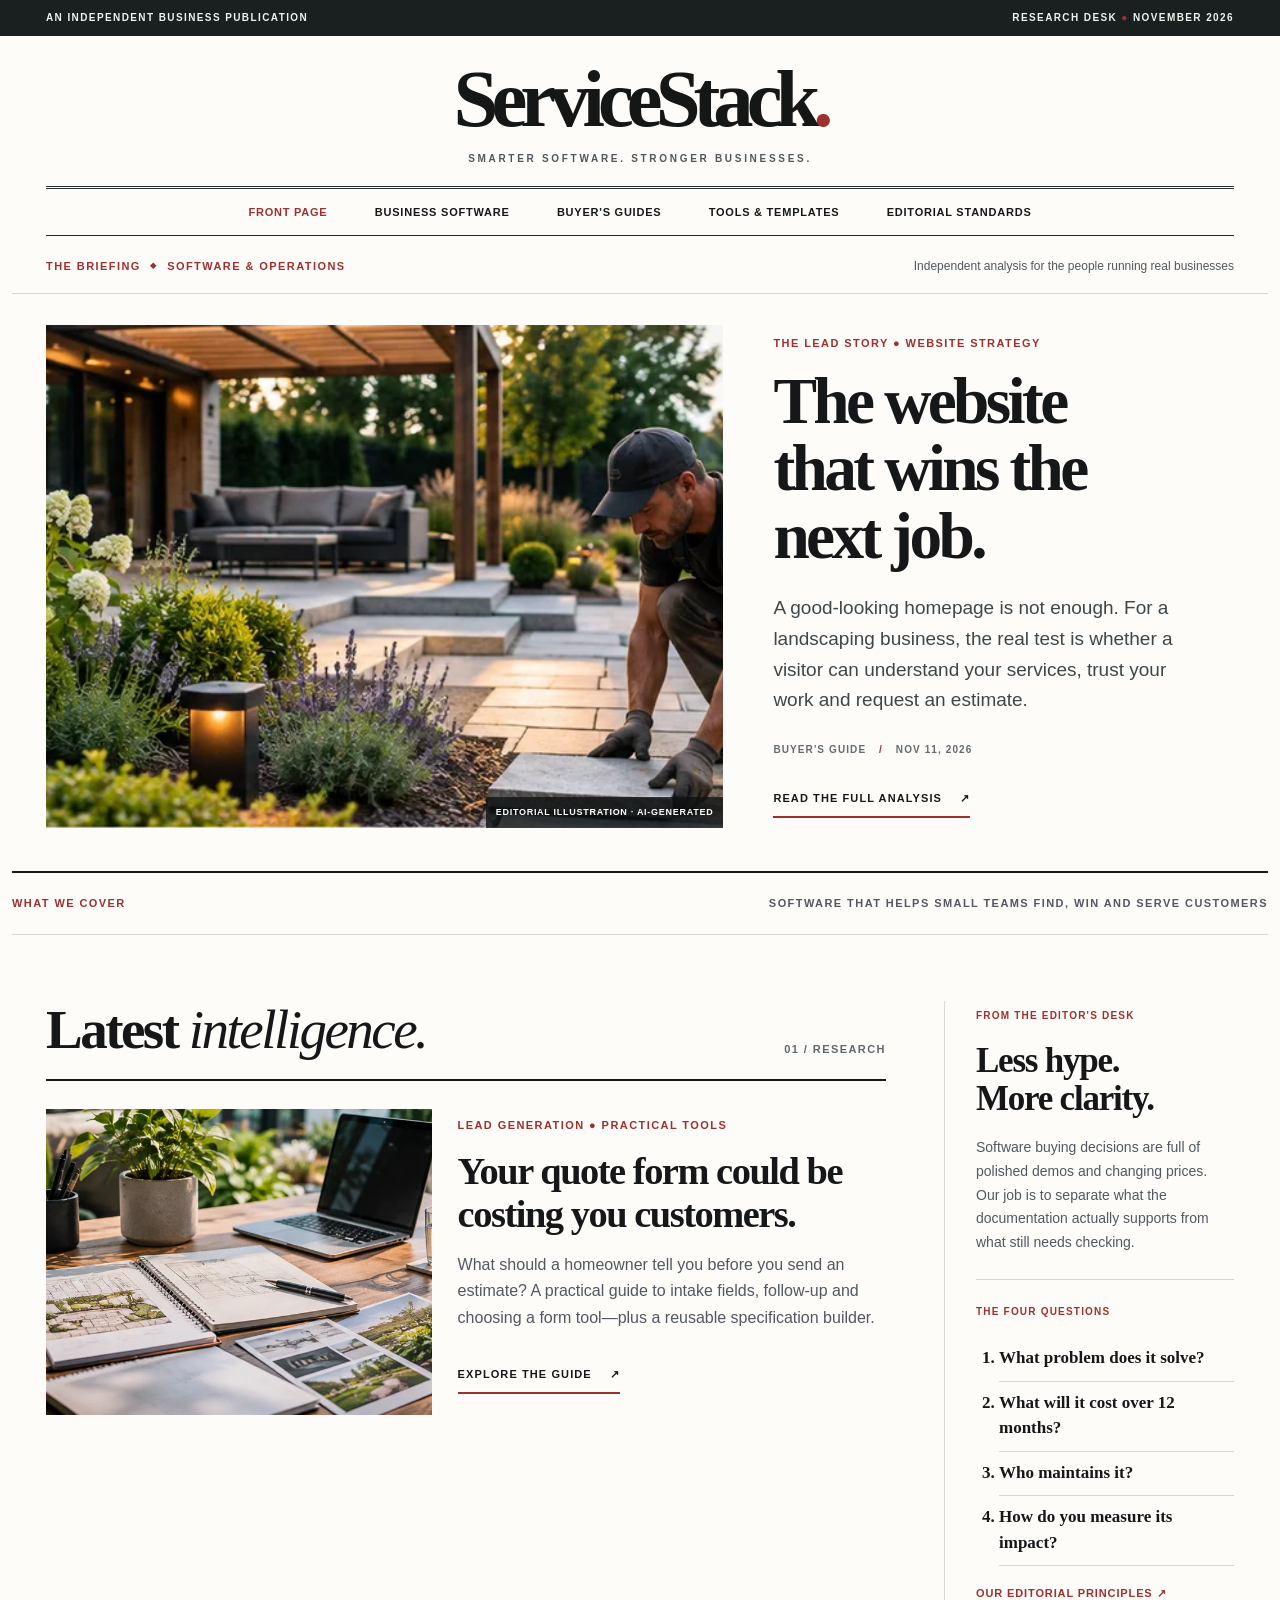
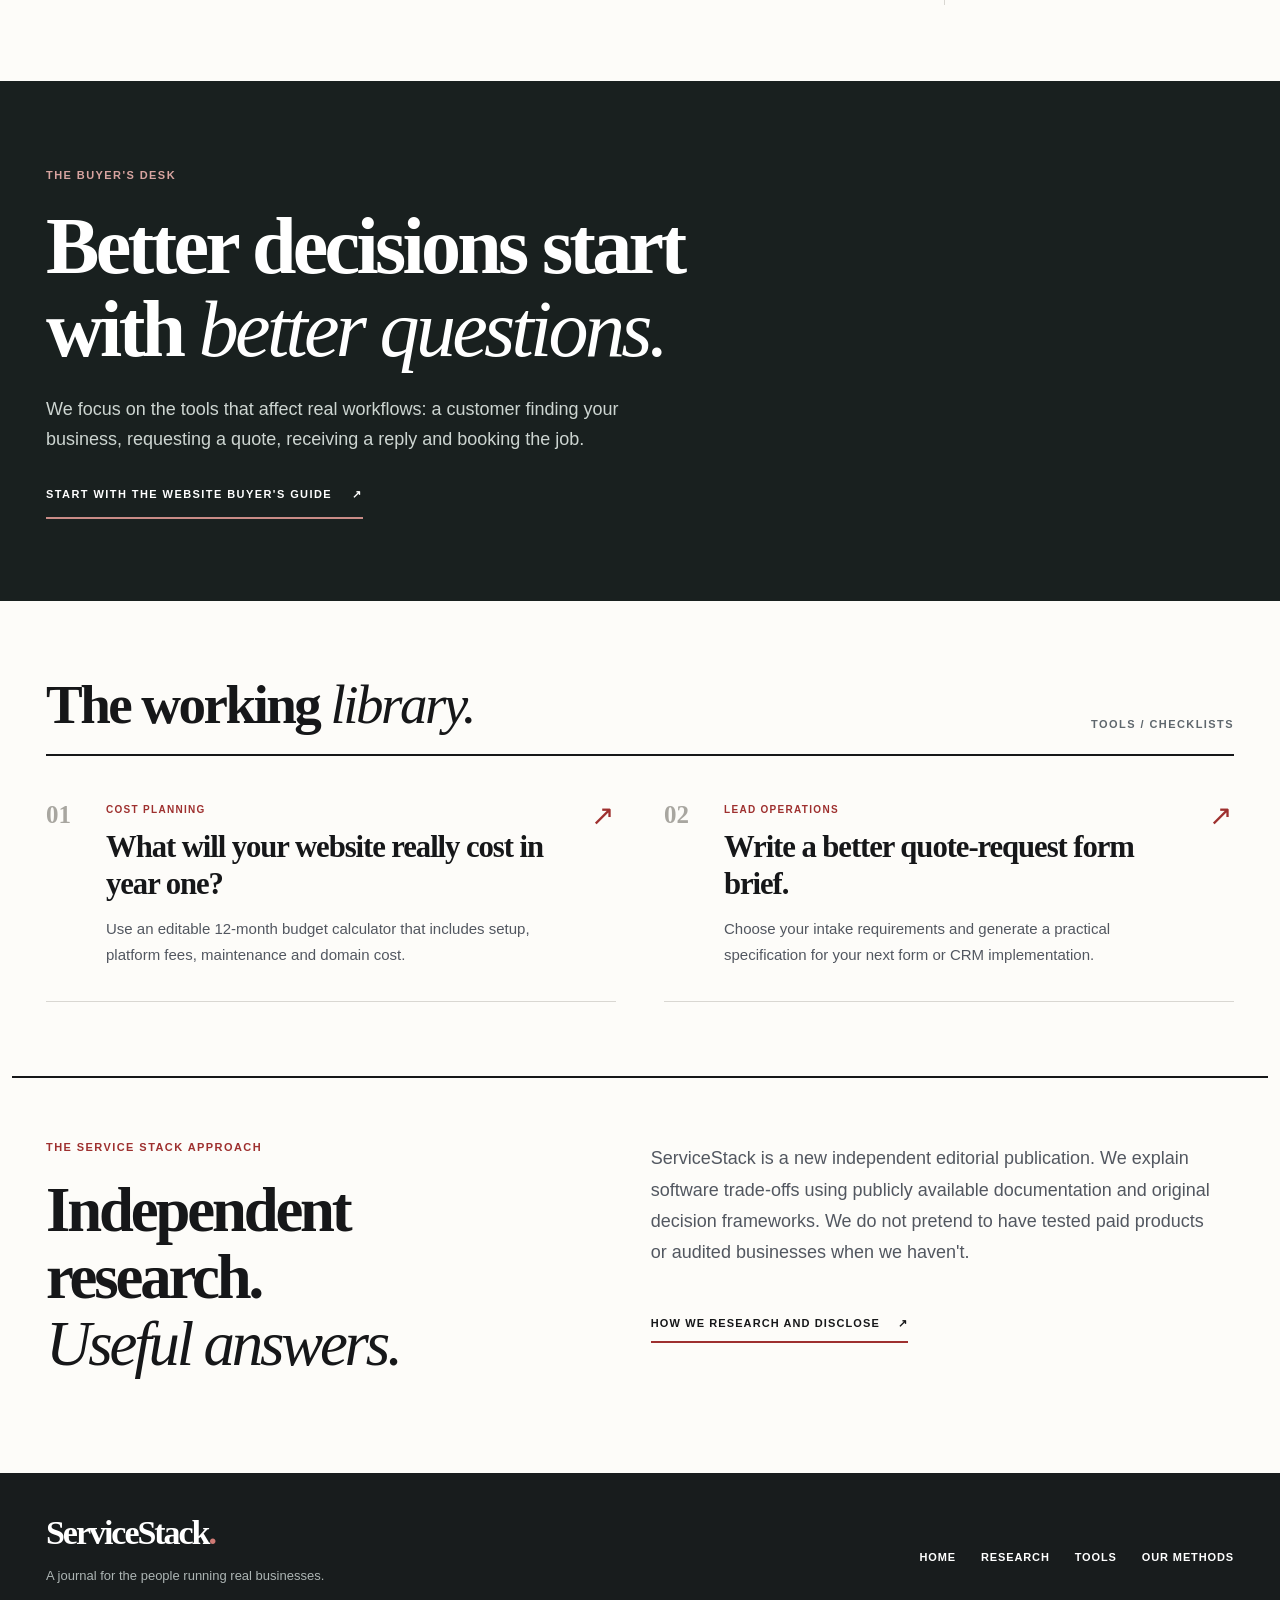
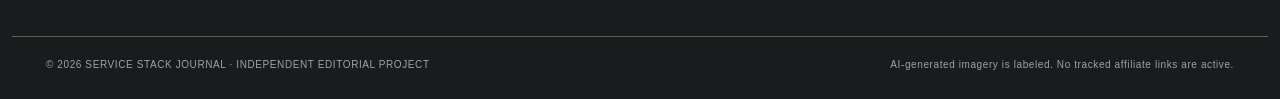
==== index.html @ e6fbe98c "Rebuild ServiceStack as premium editorial journal v3 across homepage and articles" ====
<!doctype html>
<html lang="en">
<head>
<meta charset="utf-8"><meta name="viewport" content="width=device-width,initial-scale=1">
<title>ServiceStack Journal — Independent Guides for Service Business Owners</title>
<meta name="description" content="A research-led business publication for service company owners. Independent buying guides, software comparisons and original tools for better decisions.">
<meta name="robots" content="noindex,nofollow"><meta name="theme-color" content="#141719">
<meta property="og:type" content="website"><meta property="og:title" content="ServiceStack Journal — Software decisions, made clearer"><meta property="og:description" content="Independent business-software research, practical comparisons and original tools for owner-operators.">
<link rel="stylesheet" href="assets/editorial.css">
</head>
<body>
<a class="skip-link" href="#main">Skip to content</a>
<div class="topline"><div class="container topline-inner"><span>AN INDEPENDENT BUSINESS PUBLICATION</span><span>RESEARCH DESK <span class="ruby">●</span> NOVEMBER 2026</span></div></div>
<header class="site-header"><div class="container">
<div class="brand-block"><a href="index.html" class="brand" aria-label="ServiceStack Journal home">Service<span>Stack</span><i>.</i></a><div class="brand-subtitle">SMARTER SOFTWARE. STRONGER BUSINESSES.</div></div>
<nav class="site-nav" aria-label="Main navigation"><div class="nav-links"><a href="index.html" aria-current="page">Front Page</a><a href="#features">Business Software</a><a href="#guides">Buyer's Guides</a><a href="#tools">Tools &amp; Templates</a><a href="about.html">Editorial Standards</a></div><span class="nav-label">THE INDEPENDENT EDITION</span></nav>
</div></header>
<main id="main">
<div class="container page-open"><span class="section-label">THE BRIEFING <span class="diamond">◆</span> SOFTWARE &amp; OPERATIONS</span><span class="minor">Independent analysis for the people running real businesses</span></div>
<section class="container cover-story" aria-labelledby="cover-title">
<figure class="cover-image"><img src="assets/landscape-contractor.webp" width="1300" height="900" alt="AI-generated editorial image of a landscape contractor working on a stone patio" fetchpriority="high" decoding="async"><figcaption>EDITORIAL ILLUSTRATION · AI-GENERATED</figcaption></figure>
<div class="cover-copy"><p class="eyebrow">THE LEAD STORY <span class="red-dot">●</span> WEBSITE STRATEGY</p><h1 id="cover-title">The website that wins the next job.</h1><p class="cover-dek">A good-looking homepage is not enough. For a landscaping business, the real test is whether a visitor can understand your services, trust your work and request an estimate.</p><div class="cover-detail">BUYER'S GUIDE <span aria-hidden="true">/</span> NOV 11, 2026</div><a class="read-link" href="articles/website-builder-landscaping-business.html">Read the full analysis <span aria-hidden="true">↗</span></a></div>
</section>
<div class="container cover-rule"><span>WHAT WE COVER</span><span>SOFTWARE THAT HELPS SMALL TEAMS FIND, WIN AND SERVE CUSTOMERS</span></div>
<section id="features" class="container news-layout" aria-labelledby="features-title">
<div class="news-left"><div class="heading-row"><h2 id="features-title">Latest <em>intelligence.</em></h2><span class="count">01 / RESEARCH</span></div>
<article class="feature-card"><a class="feature-image" href="articles/landscaping-quote-request-form.html"><img src="assets/business-workspace.webp" width="720" height="514" loading="lazy" alt="AI-generated editorial image of a small business planning workspace with laptop and sketches"></a><div class="feature-text"><p class="eyebrow">LEAD GENERATION <span class="red-dot">●</span> PRACTICAL TOOLS</p><h3><a href="articles/landscaping-quote-request-form.html">Your quote form could be costing you customers.</a></h3><p>What should a homeowner tell you before you send an estimate? A practical guide to intake fields, follow-up and choosing a form tool—plus a reusable specification builder.</p><a class="read-link" href="articles/landscaping-quote-request-form.html">Explore the guide <span aria-hidden="true">↗</span></a></div></article>
</div>
<aside class="news-aside" aria-label="Editor's briefing"><p class="aside-top">FROM THE EDITOR'S DESK</p><h2>Less hype.<br>More clarity.</h2><p>Software buying decisions are full of polished demos and changing prices. Our job is to separate what the documentation actually supports from what still needs checking.</p><div class="aside-divider"></div><p class="side-eyebrow">THE FOUR QUESTIONS</p><ol class="editor-questions"><li>What problem does it solve?</li><li>What will it cost over 12 months?</li><li>Who maintains it?</li><li>How do you measure its impact?</li></ol><a href="about.html" class="aside-link">Our editorial principles <span aria-hidden="true">↗</span></a></aside>
</section>
<section id="guides" class="edition-band"><div class="container edition-inner"><span class="section-label light">THE BUYER'S DESK</span><h2>Better decisions start<br>with <em>better questions.</em></h2><p>We focus on the tools that affect real workflows: a customer finding your business, requesting a quote, receiving a reply and booking the job.</p><a href="articles/website-builder-landscaping-business.html" class="light-action">Start with the website buyer's guide <span aria-hidden="true">↗</span></a></div></section>
<section id="tools" class="container tools-section" aria-labelledby="tools-title"><div class="heading-row"><h2 id="tools-title">The working <em>library.</em></h2><span class="count">TOOLS / CHECKLISTS</span></div><div class="tool-grid">
<article class="tool-row"><span class="tool-number">01</span><div><p class="eyebrow">COST PLANNING</p><h3><a href="articles/website-builder-landscaping-business.html">What will your website really cost in year one?</a></h3><p>Use an editable 12-month budget calculator that includes setup, platform fees, maintenance and domain cost.</p></div><a href="articles/website-builder-landscaping-business.html" class="tool-arrow" aria-label="Open website cost calculator">↗</a></article>
<article class="tool-row"><span class="tool-number">02</span><div><p class="eyebrow">LEAD OPERATIONS</p><h3><a href="articles/landscaping-quote-request-form.html">Write a better quote-request form brief.</a></h3><p>Choose your intake requirements and generate a practical specification for your next form or CRM implementation.</p></div><a href="articles/landscaping-quote-request-form.html" class="tool-arrow" aria-label="Open quote request planning tool">↗</a></article>
</div></section>
<section class="container bottom-letter"><div><span class="section-label">THE SERVICE STACK APPROACH</span><h2>Independent research.<br><em>Useful answers.</em></h2></div><div class="bottom-text"><p>ServiceStack is a new independent editorial publication. We explain software trade-offs using publicly available documentation and original decision frameworks. We do not pretend to have tested paid products or audited businesses when we haven't.</p><a href="about.html" class="read-link">How we research and disclose <span aria-hidden="true">↗</span></a></div></section>
</main>
<footer class="site-footer"><div class="container footer-top"><div><a href="index.html" class="footer-brand">ServiceStack<span>.</span></a><p>A journal for the people running real businesses.</p></div><div class="footer-menu"><a href="index.html">Home</a><a href="#features">Research</a><a href="#tools">Tools</a><a href="about.html">Our Methods</a></div></div><div class="container footer-bottom"><span>© 2026 SERVICE STACK JOURNAL · INDEPENDENT EDITORIAL PROJECT</span><span>AI-generated imagery is labeled. No tracked affiliate links are active.</span></div></footer>
</body></html>
---- assets/editorial.css ----
/* SERVICE STACK — Executive Editorial System v3.0 | original editorial design */
:root{--paper:#fdfcf9;--surface:#fff;--ink:#161719;--sub:#525760;--faint:#71777a;--line:#d9d7d2;--accent:#9e302f;--night:#19201f;--serif:Georgia,'Times New Roman',serif;--sans:-apple-system,BlinkMacSystemFont,'Segoe UI',Arial,Helvetica,sans-serif}
*,*::before,*::after{box-sizing:border-box}
html{scroll-behavior:smooth}body{margin:0;background:var(--paper);color:var(--ink);font-family:var(--sans);font-size:16px;line-height:1.62;-webkit-font-smoothing:antialiased}
a{color:inherit;text-decoration:none}a:hover{color:var(--accent)}button,input,textarea,select{font:inherit}a:focus-visible,button:focus-visible,input:focus-visible,textarea:focus-visible{outline:3px solid var(--accent);outline-offset:4px}img{display:block;max-width:100%}figure{margin:0}
.container{max-width:1256px;padding-inline:34px;margin-inline:auto}.skip-link{position:absolute;left:-9999px;top:0}.skip-link:focus{left:12px;top:12px;z-index:20;background:white;color:black;padding:8px 14px}.ruby,.red-dot{color:var(--accent)}
.topline{background:var(--night);color:#eef1ed;font-size:10px;line-height:1;letter-spacing:.14em;font-weight:700}.topline-inner{min-height:36px;display:flex;justify-content:space-between;align-items:center;gap:12px}
.site-header{background:var(--paper)}.brand-block{text-align:center;padding:24px 0 19px}.brand{font:700 clamp(46px,6.3vw,88px)/.97 var(--serif);letter-spacing:-.086em;color:#151616;display:inline-block}.brand span{letter-spacing:-.087em}.brand i{color:var(--accent);font-style:normal}.brand-subtitle{font-size:10px;letter-spacing:.27em;font-weight:700;color:#50565b;padding-top:13px}
.site-nav{border-top:3px double #2d3030;border-bottom:1px solid #262727;min-height:50px;display:flex;align-items:center;justify-content:center;gap:30px}.nav-links{display:flex;gap:clamp(18px,3.7vw,52px);justify-content:center;align-items:center;flex-wrap:wrap;padding:10px 0}.nav-links a{font-size:11px;letter-spacing:.07em;font-weight:750;text-transform:uppercase;white-space:nowrap}.nav-links a[aria-current]{color:var(--accent)}.nav-label{display:none}
.page-open{display:flex;justify-content:space-between;gap:15px;align-items:center;border-bottom:1px solid var(--line);margin-top:21px;padding-bottom:16px}.section-label,.eyebrow,.cover-rule,.count{font-size:11px;letter-spacing:.13em;text-transform:uppercase;font-weight:800}.section-label{color:var(--accent)}.diamond{font-size:8px;vertical-align:2px;margin:0 5px}.minor{font-size:12px;color:var(--sub)}
.cover-story{display:grid;grid-template-columns:minmax(0,1.25fr) minmax(0,.85fr);gap:50px;border-bottom:2px solid var(--ink);padding-top:31px;padding-bottom:43px}.cover-image{min-width:0;position:relative;overflow:hidden;background:#dcdfd7;align-self:stretch}.cover-image img{width:100%;height:100%;min-height:486px;object-fit:cover;object-position:center}.cover-image figcaption{position:absolute;bottom:0;right:0;background:rgba(14,17,18,.78);color:white;font-size:9px;font-weight:700;letter-spacing:.08em;padding:8px 10px}.cover-copy{display:flex;flex-direction:column;justify-content:center;min-width:0;padding:10px 0}.eyebrow{color:var(--accent);margin:0 0 15px}.cover-copy h1{font:700 clamp(51px,5.1vw,77px)/1.035 var(--serif);letter-spacing:-.055em;margin:0 0 23px;max-width:10.5ch}.cover-dek{font-size:19px;line-height:1.61;color:#3f4649;max-width:41ch;margin:0 0 26px}.cover-detail{font-size:10px;font-weight:750;color:#656a70;letter-spacing:.11em}.cover-detail span{padding:0 9px;color:var(--accent)}.read-link{color:var(--ink);align-self:flex-start;display:inline-flex;align-items:center;gap:18px;border-bottom:2px solid var(--accent);padding:12px 0 8px;margin-top:20px;font-size:11px;text-transform:uppercase;letter-spacing:.1em;font-weight:800}.read-link:hover{gap:24px}.cover-rule{padding:22px 0;display:flex;justify-content:space-between;align-items:center;color:var(--sub);border-bottom:1px solid var(--line)}.cover-rule span:first-child{color:var(--accent)}
.news-layout{display:grid;grid-template-columns:minmax(0,1fr) 290px;gap:58px;padding-top:66px;padding-bottom:76px}.news-left{min-width:0}.heading-row{display:flex;align-items:end;justify-content:space-between;gap:15px;border-bottom:2px solid var(--ink);padding-bottom:20px;margin-bottom:28px}.heading-row h2{font:700 clamp(37px,4.3vw,57px)/1.05 var(--serif);letter-spacing:-.046em;margin:0}.heading-row h2 em{font-style:italic;font-weight:500}.count{color:#5f676d;white-space:nowrap}.feature-card{display:grid;grid-template-columns:minmax(0,.9fr) minmax(0,1fr);align-items:stretch;gap:26px}.feature-image{overflow:hidden;display:block;background:#ddd}.feature-image img{width:100%;height:100%;min-height:306px;object-fit:cover;transition:transform .45s}.feature-image:hover img{transform:scale(1.035)}.feature-text{min-width:0;padding:8px 0}.feature-text h3{font:700 clamp(30px,3vw,43px)/1.12 var(--serif);letter-spacing:-.038em;margin:10px 0 16px}.feature-text p:not(.eyebrow){font-size:16px;line-height:1.65;color:var(--sub);margin:0 0 9px}.feature-text .read-link{margin-top:14px}
.news-aside{border-left:1px solid var(--line);padding:7px 0 0 31px}.aside-top,.side-eyebrow{font-size:10px;font-weight:800;letter-spacing:.12em;color:var(--accent);margin:0 0 17px}.news-aside h2{font:700 35px/1.09 var(--serif);letter-spacing:-.035em;margin:0 0 18px}.news-aside p:not(.aside-top):not(.side-eyebrow){font-size:14px;color:var(--sub);line-height:1.7}.aside-divider{height:1px;background:var(--line);margin:24px 0}.editor-questions{margin:0;padding-left:23px;font:700 17px/1.5 var(--serif)}.editor-questions li{padding:8px 0 10px;border-bottom:1px solid var(--line)}.aside-link{display:inline-block;margin-top:19px;color:var(--accent);font-size:11px;font-weight:800;letter-spacing:.08em;text-transform:uppercase}
.edition-band{background:var(--night);color:white;padding:80px 0 82px}.edition-inner{max-width:1256px}.edition-band .light{color:#d8a4a0}.edition-inner h2{font:700 clamp(44px,6.3vw,80px)/1.04 var(--serif);letter-spacing:-.046em;margin:18px 0 24px}.edition-inner h2 em{font-weight:500}.edition-inner p{font-size:18px;line-height:1.64;color:#cdd5d1;max-width:640px}.light-action{display:inline-flex;gap:20px;color:#fff;border-bottom:2px solid #c98c87;font-size:11px;letter-spacing:.13em;font-weight:800;text-transform:uppercase;margin-top:14px;padding-bottom:13px}.light-action:hover{color:#fff9f5}
.tools-section{padding-top:75px;padding-bottom:74px}.tool-grid{display:grid;grid-template-columns:1fr 1fr;gap:48px}.tool-row{display:grid;grid-template-columns:42px minmax(0,1fr) 25px;gap:18px;border-bottom:1px solid var(--line);padding:18px 0 34px}.tool-number{font:700 25px/1 var(--serif);color:#a8a6a0}.tool-row .eyebrow{font-size:10px;margin-bottom:11px}.tool-row h3{font:700 clamp(25px,2.4vw,33px)/1.19 var(--serif);letter-spacing:-.035em;margin:0 0 14px}.tool-row p:not(.eyebrow){font-size:15px;color:var(--sub);margin:0;line-height:1.7}.tool-arrow{font-size:28px;color:var(--accent);line-height:1}
.bottom-letter{border-top:2px solid var(--ink);padding-top:55px;padding-bottom:95px;display:grid;grid-template-columns:minmax(0,.9fr) minmax(0,1fr);gap:80px}.bottom-letter h2{font:700 clamp(42px,4.9vw,69px)/1.07 var(--serif);letter-spacing:-.05em;margin:18px 0 0}.bottom-letter h2 em{font-weight:500}.bottom-text p{font-size:18px;line-height:1.74;color:var(--sub);margin:10px 0 15px;max-width:57ch}
.site-footer{background:#181c1d;color:white}.footer-top{display:flex;justify-content:space-between;gap:40px;padding-top:43px;padding-bottom:37px}.footer-brand{font:700 34px/1 var(--serif);letter-spacing:-.06em}.footer-brand span{color:#cf7a75}.footer-top p{font-size:13px;color:#adb5b4}.footer-menu{display:flex;flex-wrap:wrap;align-items:center;gap:25px}.footer-menu a{font-size:11px;font-weight:800;letter-spacing:.08em;text-transform:uppercase}.footer-menu a:hover{color:#e8aaa5}.footer-bottom{border-top:1px solid #56605d;padding-top:20px;padding-bottom:25px;display:flex;justify-content:space-between;gap:20px;font-size:10px;letter-spacing:.06em;color:#9ba6a4}
/* Shared editorial article frame */
.editorial-article .article-container{max-width:1150px;margin:0 auto;padding:0 34px}.editorial-article .article-header{padding:46px 0 36px;border-bottom:1px solid var(--line)}.editorial-article .article-header .section-label{display:block;margin-bottom:14px}.editorial-article .article-header h1{font:700 clamp(46px,5.5vw,70px)/1.085 var(--serif);letter-spacing:-.05em;max-width:960px;margin:0 0 24px}.editorial-article .article-header .dek{font-size:clamp(18px,2vw,22px);line-height:1.52;color:#414b4e;max-width:880px;margin:0 0 20px}.editorial-article .article-meta{font-size:12px;letter-spacing:.045em;color:#6a6f73;font-weight:550;padding:7px 0}.editorial-article .editorial-disclosure{font-size:12px;line-height:1.55;color:#616a6c;border-top:1px solid var(--line);padding-top:14px;margin-top:16px;max-width:830px}.editorial-article .editorial-cover{max-width:1150px;margin:28px auto 0;padding:0 34px}.editorial-article .editorial-cover img{display:block;width:100%;max-height:540px;aspect-ratio:2.1/1;object-fit:cover}.editorial-article .editorial-cover figcaption{font-size:12px;color:var(--faint);padding-top:9px}.editorial-article .article-body{max-width:770px;margin:0 auto;padding:38px 18px 85px;font-size:18px;line-height:1.78;color:#252b2d}.editorial-article .article-body p{margin:18px 0}.editorial-article .article-body h2{font:700 clamp(30px,3vw,40px)/1.19 var(--serif);letter-spacing:-.032em;margin:54px 0 18px;color:var(--ink)}.editorial-article .article-body h3{font:700 24px/1.28 var(--serif);margin:35px 0 16px;color:var(--ink)}.editorial-article .article-body ul,.editorial-article .article-body ol{padding-left:29px}.editorial-article .article-body li{margin:10px 0}.editorial-article .article-body a{color:#8f2c2b;text-decoration:underline;text-underline-offset:3px}.editorial-article .article-body img{max-width:100%;height:auto}.editorial-article .article-body figure{margin:30px 0}.editorial-article .article-body figcaption{font-size:12px;color:var(--sub)}.editorial-article .article-body .key,.editorial-article .article-body .takeaway{font-size:17px;line-height:1.65;padding:22px 24px;margin:15px 0 30px;border-left:3px solid var(--accent);border-block:1px solid var(--line);background:#f6f5f1}.editorial-article .article-body .key strong{display:block;margin-bottom:8px}.editorial-article .article-body .choice{display:grid;grid-template-columns:repeat(3,minmax(0,1fr));gap:12px}.editorial-article .article-body .choice article{border:1px solid var(--line);padding:15px}.editorial-article .article-body .choice article h3{margin:0 0 9px;font-size:20px}.editorial-article .article-body table{border-collapse:collapse;width:100%;font-size:15px;line-height:1.5}.editorial-article .article-body th,.editorial-article .article-body td{border-bottom:1px solid var(--line);text-align:left;padding:13px;vertical-align:top}.editorial-article .article-body th{background:#f1f0ec}.editorial-article .article-body .tableflow,.editorial-article .article-body .tablewrap{overflow:auto;max-width:100%;border:1px solid var(--line)}.editorial-article .article-body .calc,.editorial-article .article-body .tool,.editorial-article .article-body .see{border:1px solid var(--line);background:#faf9f6;padding:22px;margin:30px 0}.editorial-article .article-body .calc-grid{display:grid;grid-template-columns:1fr 1fr;gap:12px}.editorial-article .article-body input,.editorial-article .article-body textarea{max-width:100%;width:100%;padding:12px;border:1px solid #aeb3b2;border-radius:2px;background:white}.editorial-article .article-body label{display:block;font-size:14px;font-weight:650;margin:9px 0}.editorial-article .article-body .btn,.editorial-article .article-body button{display:inline-block;padding:11px 15px;background:var(--night);color:#fff;border:0;cursor:pointer}.editorial-article .article-body .calc-output,.editorial-article .article-body .calc-result{padding:16px;margin-top:18px;background:#f0f1eb}.editorial-article .article-body .main-image,.editorial-article .article-body .diagram{display:block;width:100%;height:auto;border:0;border-radius:0}.editorial-article .article-body .source-list li{font-size:14px;line-height:1.6}.editorial-article .article-body .hint,.editorial-article .article-body .caption{font-size:13px;color:var(--sub)}.editorial-article .article-body .tag{font-size:11px;text-transform:uppercase;color:var(--accent)}.editorial-article .article-body .secondary{display:inline-block;font-size:13px;color:var(--accent)}
/* lightweight editorial about */
.about-wrap{max-width:1060px;padding:65px 34px 100px;margin:auto}.about-wrap .lead{font:700 clamp(46px,5.7vw,72px)/1.04 var(--serif);letter-spacing:-.05em;max-width:850px;margin:16px 0 25px}.about-wrap .lede{font-size:21px;line-height:1.6;color:var(--sub);max-width:760px}.about-grid{display:grid;grid-template-columns:210px 1fr;gap:90px;border-top:2px solid var(--ink);margin-top:58px;padding-top:35px}.about-grid .toc{font-size:11px;letter-spacing:.1em;text-transform:uppercase;font-weight:800}.about-copy{max-width:750px;font-size:18px;line-height:1.76}.about-copy h2{font:700 34px/1.12 var(--serif);margin:30px 0 14px}.about-copy p{margin:0 0 19px;color:#394245}.about-copy a{text-decoration:underline;color:var(--accent)}
@media(max-width:1050px){.cover-story{gap:30px}.cover-copy h1{font-size:clamp(47px,5vw,63px)}.news-layout{gap:32px;grid-template-columns:minmax(0,1fr) 250px}.feature-card{grid-template-columns:1fr}.feature-image img{height:250px;min-height:250px}.feature-text h3{font-size:35px}.news-aside{padding-left:22px}.cover-image img{min-height:430px}.bottom-letter{gap:44px}}
@media(max-width:780px){.container{padding-inline:20px}.topline-inner span:last-child{display:none}.brand-block{padding:22px 0 18px}.brand{font-size:clamp(47px,11vw,72px)}.brand-subtitle{letter-spacing:.17em}.site-nav{justify-content:flex-start}.nav-links{justify-content:flex-start;gap:13px 22px}.nav-links a{font-size:10px}.page-open{margin-top:15px}.page-open .minor{display:none}.cover-story{display:flex;flex-direction:column;gap:0;padding-top:22px;padding-bottom:36px}.cover-image{order:0}.cover-image img{min-height:0;aspect-ratio:1.46/1;object-fit:cover}.cover-copy{order:1;padding-top:25px}.cover-copy h1{font-size:clamp(47px,9.8vw,65px);max-width:13ch;margin-bottom:17px}.cover-dek{font-size:18px;max-width:54ch}.cover-rule span:last-child{display:none}.news-layout{grid-template-columns:1fr;gap:35px;padding-top:50px;padding-bottom:50px}.news-aside{border-left:0;border-top:1px solid var(--line);padding:25px 0 0}.news-aside h2{font-size:36px}.heading-row h2{font-size:41px}.feature-card{grid-template-columns:.9fr 1fr}.feature-image img{height:100%;min-height:285px}.feature-text h3{font-size:29px}.edition-band{padding:62px 0}.edition-inner h2{font-size:clamp(44px,8vw,64px)}.tools-section{padding-top:54px;padding-bottom:50px}.tool-grid{grid-template-columns:1fr;gap:0}.bottom-letter{grid-template-columns:1fr;gap:18px;padding:44px 20px 68px}.bottom-letter h2{font-size:49px}.bottom-text p{margin-top:0}.footer-top{padding-top:35px;flex-direction:column;gap:17px}.footer-bottom{flex-direction:column;gap:8px}.editorial-article .article-container{padding-inline:20px}.editorial-article .editorial-cover{padding-inline:20px}.editorial-article .article-body{padding:28px 20px 65px}.editorial-article .article-header{padding:31px 0 25px}.editorial-article .article-header h1{font-size:clamp(40px,9vw,59px)}.editorial-article .article-body .choice{grid-template-columns:1fr}.about-wrap{padding:45px 20px 70px}.about-grid{grid-template-columns:1fr;gap:10px}}
@media(max-width:560px){.topline{font-size:9px}.brand{font-size:49px}.brand-subtitle{font-size:9px;letter-spacing:.13em}.site-nav{border-top:2px solid var(--ink)}.nav-links{gap:5px 21px}.nav-links a{padding:7px 0;font-size:10px}.page-open{padding-bottom:13px}.section-label{font-size:10px}.cover-copy h1{font-size:48px;max-width:12ch}.cover-dek{font-size:17px}.cover-image img{aspect-ratio:1.26/1}.heading-row{align-items:end}.heading-row h2{font-size:38px}.count{font-size:9px}.feature-card{grid-template-columns:1fr;gap:18px}.feature-image img{height:auto;min-height:0;aspect-ratio:1.45/1}.feature-text h3{font-size:35px}.news-aside{padding-top:25px}.edition-inner h2{font-size:47px}.edition-inner p{font-size:17px}.tool-row{grid-template-columns:31px minmax(0,1fr) 22px;gap:12px}.tool-number{font-size:21px}.tool-row h3{font-size:27px}.bottom-letter h2{font-size:43px}.footer-menu{gap:10px 22px}.editorial-article .article-body{font-size:17px;line-height:1.74}.editorial-article .article-body h2{font-size:29px}.editorial-article .article-cover{aspect-ratio:1.3/1}.editorial-article .article-body .calc-grid{grid-template-columns:1fr}}
@media(prefers-reduced-motion:reduce){*{scroll-behavior:auto!important;transition:none!important}}
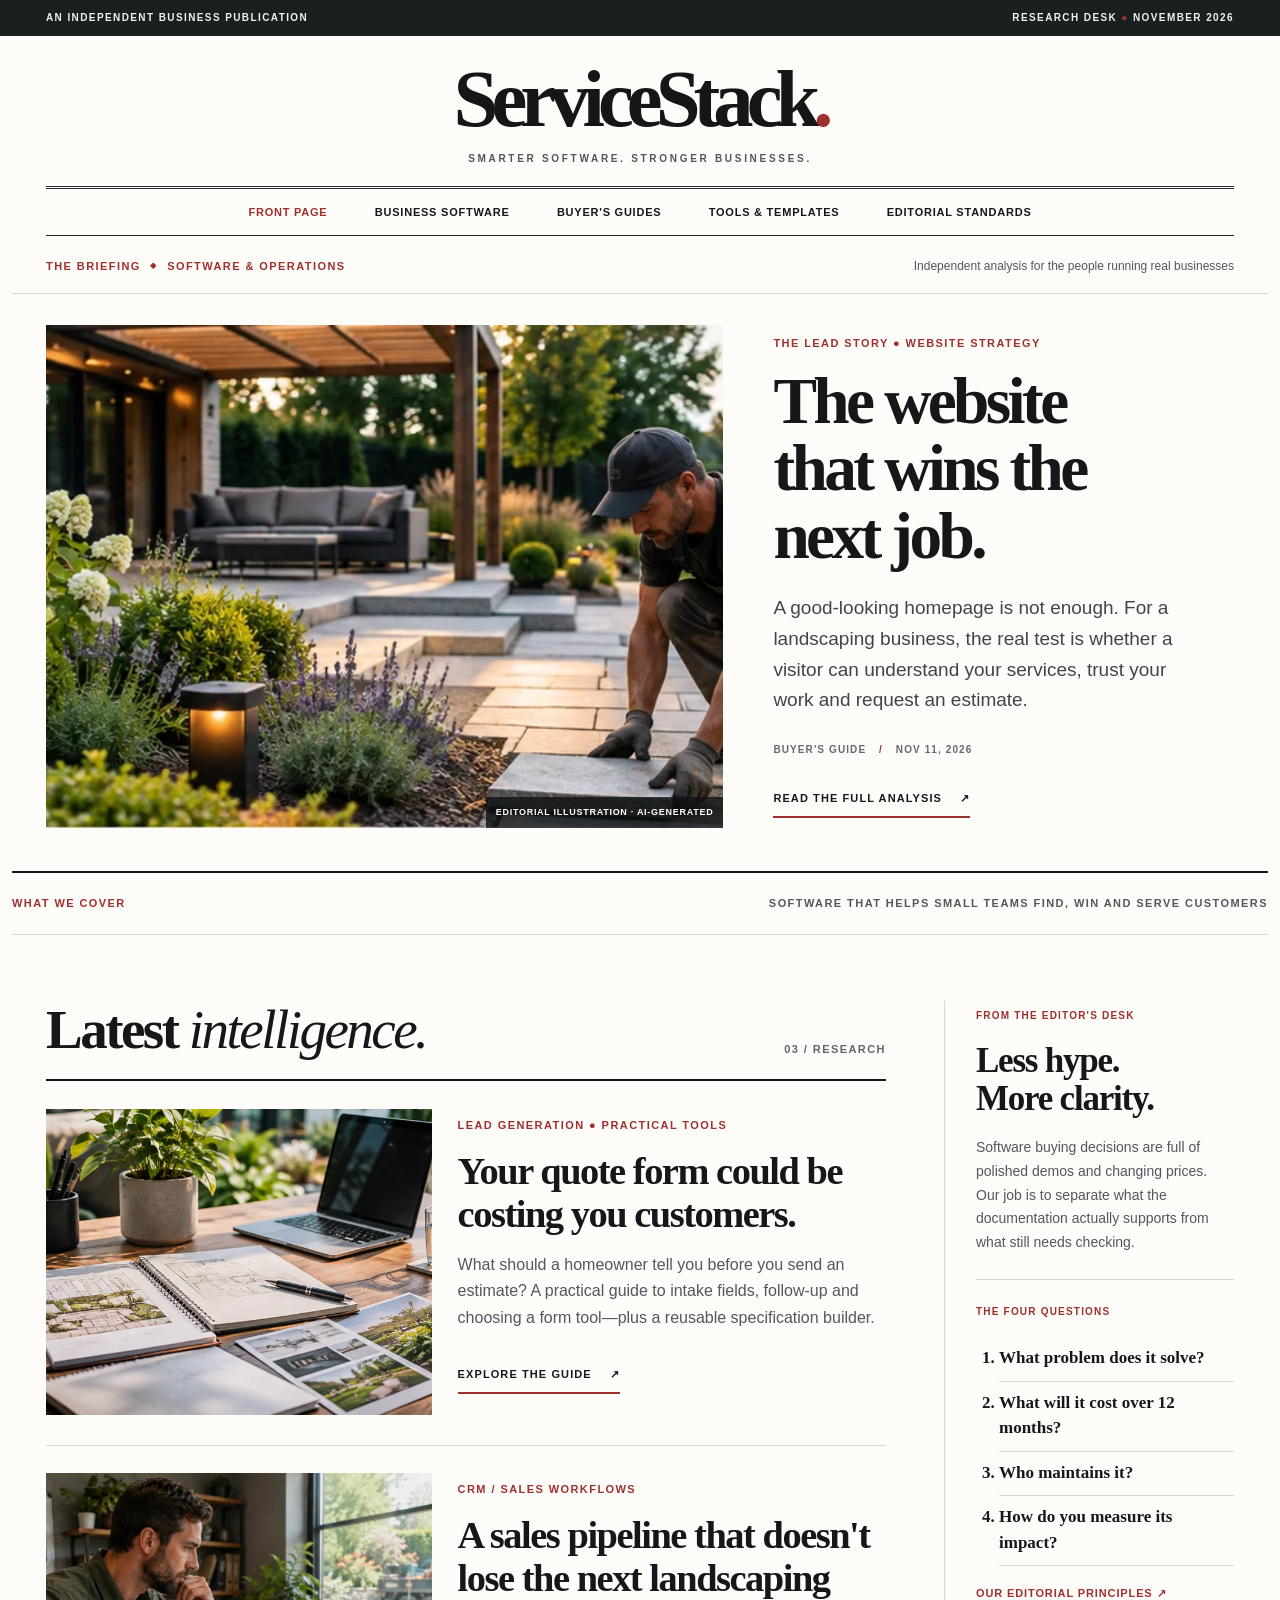
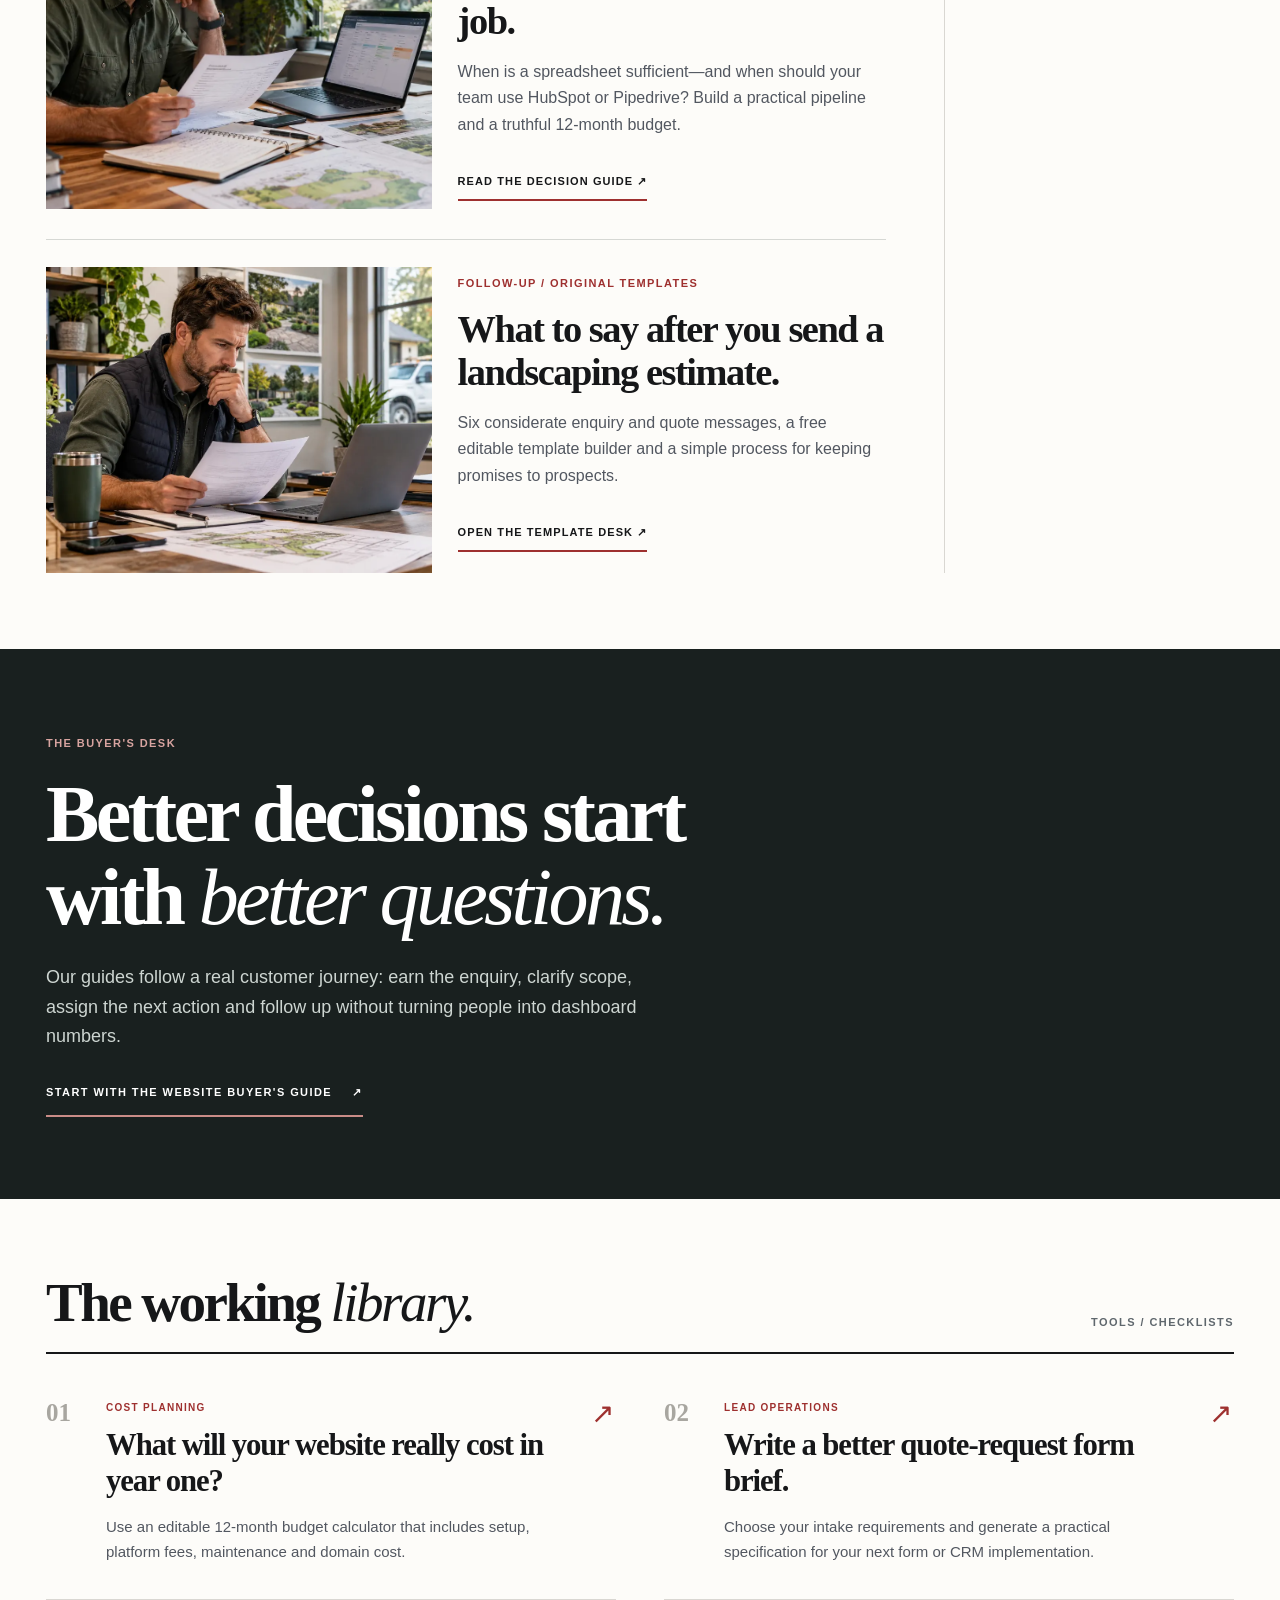
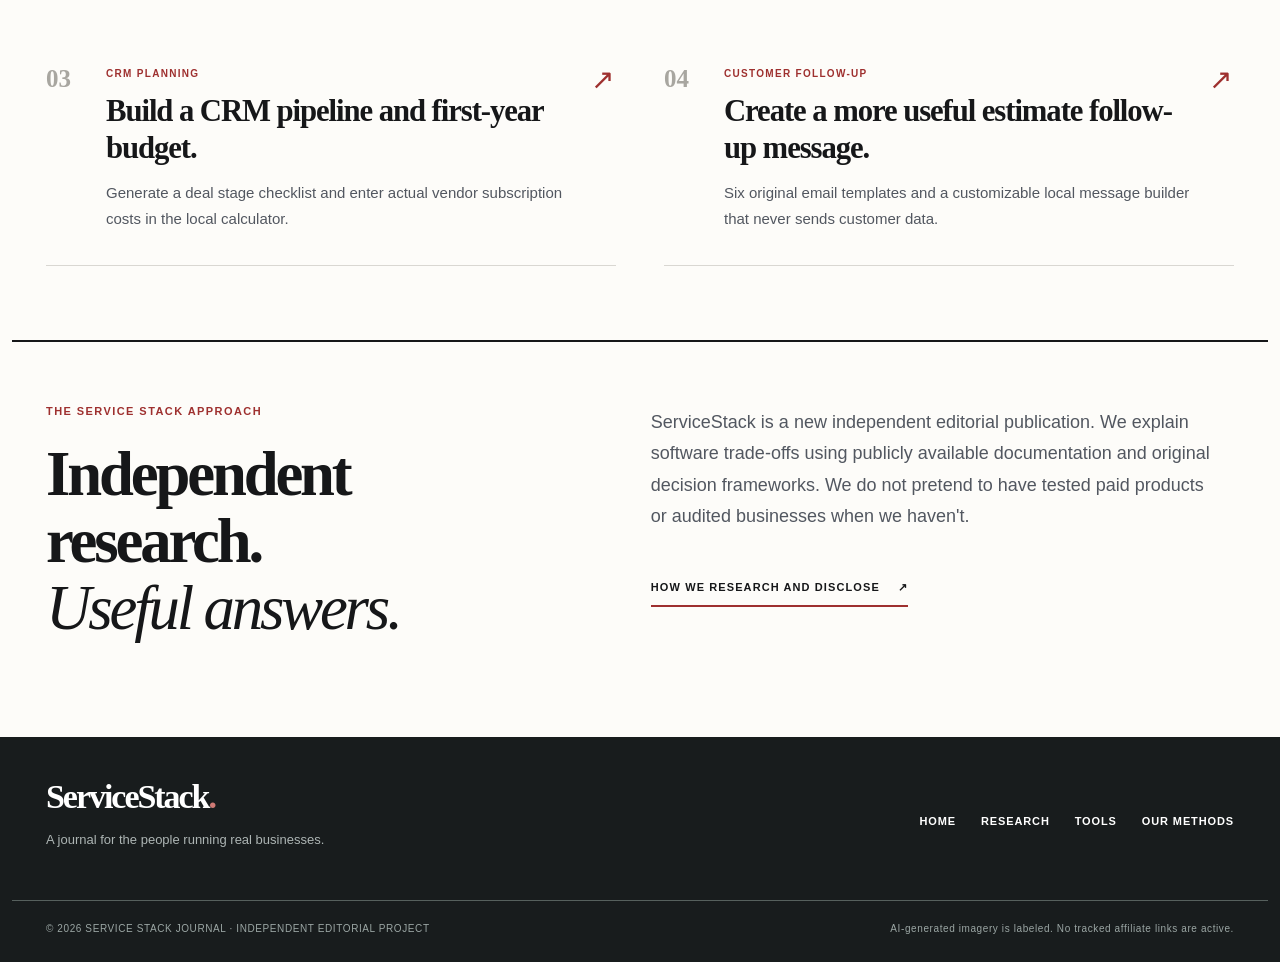
==== commit bec77025: "Expand ServiceStack buyer media with landscaping CRM guide, lead follow-up templates, two original p" ====
--- a/index.html
+++ b/index.html
@@ -1,39 +1,41 @@
 <!doctype html>
+<!DOCTYPE html>
+
 <html lang="en">
 <head>
-<meta charset="utf-8"><meta name="viewport" content="width=device-width,initial-scale=1">
+<meta charset="utf-8"/><meta content="width=device-width,initial-scale=1" name="viewport"/>
 <title>ServiceStack Journal — Independent Guides for Service Business Owners</title>
-<meta name="description" content="A research-led business publication for service company owners. Independent buying guides, software comparisons and original tools for better decisions.">
-<meta name="robots" content="noindex,nofollow"><meta name="theme-color" content="#141719">
-<meta property="og:type" content="website"><meta property="og:title" content="ServiceStack Journal — Software decisions, made clearer"><meta property="og:description" content="Independent business-software research, practical comparisons and original tools for owner-operators.">
-<link rel="stylesheet" href="assets/editorial.css">
+<meta content="A research-led business publication for service company owners. Independent buying guides, software comparisons and original tools for better decisions." name="description"/>
+<meta content="noindex,nofollow" name="robots"/><meta content="#141719" name="theme-color"/>
+<meta content="website" property="og:type"/><meta content="ServiceStack Journal — Software decisions, made clearer" property="og:title"/><meta content="Independent business-software research, practical comparisons and original tools for owner-operators." property="og:description"/>
+<link href="assets/editorial.css" rel="stylesheet"/>
 </head>
 <body>
 <a class="skip-link" href="#main">Skip to content</a>
 <div class="topline"><div class="container topline-inner"><span>AN INDEPENDENT BUSINESS PUBLICATION</span><span>RESEARCH DESK <span class="ruby">●</span> NOVEMBER 2026</span></div></div>
 <header class="site-header"><div class="container">
-<div class="brand-block"><a href="index.html" class="brand" aria-label="ServiceStack Journal home">Service<span>Stack</span><i>.</i></a><div class="brand-subtitle">SMARTER SOFTWARE. STRONGER BUSINESSES.</div></div>
-<nav class="site-nav" aria-label="Main navigation"><div class="nav-links"><a href="index.html" aria-current="page">Front Page</a><a href="#features">Business Software</a><a href="#guides">Buyer's Guides</a><a href="#tools">Tools &amp; Templates</a><a href="about.html">Editorial Standards</a></div><span class="nav-label">THE INDEPENDENT EDITION</span></nav>
+<div class="brand-block"><a aria-label="ServiceStack Journal home" class="brand" href="index.html">Service<span>Stack</span><i>.</i></a><div class="brand-subtitle">SMARTER SOFTWARE. STRONGER BUSINESSES.</div></div>
+<nav aria-label="Main navigation" class="site-nav"><div class="nav-links"><a aria-current="page" href="index.html">Front Page</a><a href="#features">Business Software</a><a href="#guides">Buyer's Guides</a><a href="#tools">Tools &amp; Templates</a><a href="about.html">Editorial Standards</a></div><span class="nav-label">THE INDEPENDENT EDITION</span></nav>
 </div></header>
 <main id="main">
 <div class="container page-open"><span class="section-label">THE BRIEFING <span class="diamond">◆</span> SOFTWARE &amp; OPERATIONS</span><span class="minor">Independent analysis for the people running real businesses</span></div>
-<section class="container cover-story" aria-labelledby="cover-title">
-<figure class="cover-image"><img src="assets/landscape-contractor.webp" width="1300" height="900" alt="AI-generated editorial image of a landscape contractor working on a stone patio" fetchpriority="high" decoding="async"><figcaption>EDITORIAL ILLUSTRATION · AI-GENERATED</figcaption></figure>
+<section aria-labelledby="cover-title" class="container cover-story">
+<figure class="cover-image"><img alt="AI-generated editorial image of a landscape contractor working on a stone patio" decoding="async" fetchpriority="high" height="900" src="assets/landscape-contractor.webp" width="1300"/><figcaption>EDITORIAL ILLUSTRATION · AI-GENERATED</figcaption></figure>
 <div class="cover-copy"><p class="eyebrow">THE LEAD STORY <span class="red-dot">●</span> WEBSITE STRATEGY</p><h1 id="cover-title">The website that wins the next job.</h1><p class="cover-dek">A good-looking homepage is not enough. For a landscaping business, the real test is whether a visitor can understand your services, trust your work and request an estimate.</p><div class="cover-detail">BUYER'S GUIDE <span aria-hidden="true">/</span> NOV 11, 2026</div><a class="read-link" href="articles/website-builder-landscaping-business.html">Read the full analysis <span aria-hidden="true">↗</span></a></div>
 </section>
 <div class="container cover-rule"><span>WHAT WE COVER</span><span>SOFTWARE THAT HELPS SMALL TEAMS FIND, WIN AND SERVE CUSTOMERS</span></div>
-<section id="features" class="container news-layout" aria-labelledby="features-title">
-<div class="news-left"><div class="heading-row"><h2 id="features-title">Latest <em>intelligence.</em></h2><span class="count">01 / RESEARCH</span></div>
-<article class="feature-card"><a class="feature-image" href="articles/landscaping-quote-request-form.html"><img src="assets/business-workspace.webp" width="720" height="514" loading="lazy" alt="AI-generated editorial image of a small business planning workspace with laptop and sketches"></a><div class="feature-text"><p class="eyebrow">LEAD GENERATION <span class="red-dot">●</span> PRACTICAL TOOLS</p><h3><a href="articles/landscaping-quote-request-form.html">Your quote form could be costing you customers.</a></h3><p>What should a homeowner tell you before you send an estimate? A practical guide to intake fields, follow-up and choosing a form tool—plus a reusable specification builder.</p><a class="read-link" href="articles/landscaping-quote-request-form.html">Explore the guide <span aria-hidden="true">↗</span></a></div></article>
-</div>
-<aside class="news-aside" aria-label="Editor's briefing"><p class="aside-top">FROM THE EDITOR'S DESK</p><h2>Less hype.<br>More clarity.</h2><p>Software buying decisions are full of polished demos and changing prices. Our job is to separate what the documentation actually supports from what still needs checking.</p><div class="aside-divider"></div><p class="side-eyebrow">THE FOUR QUESTIONS</p><ol class="editor-questions"><li>What problem does it solve?</li><li>What will it cost over 12 months?</li><li>Who maintains it?</li><li>How do you measure its impact?</li></ol><a href="about.html" class="aside-link">Our editorial principles <span aria-hidden="true">↗</span></a></aside>
+<section aria-labelledby="features-title" class="container news-layout" id="features">
+<div class="news-left"><div class="heading-row"><h2 id="features-title">Latest <em>intelligence.</em></h2><span class="count">03 / RESEARCH</span></div>
+<article class="feature-card"><a class="feature-image" href="articles/landscaping-quote-request-form.html"><img alt="AI-generated editorial image of a small business planning workspace with laptop and sketches" height="514" loading="lazy" src="assets/business-workspace.webp" width="720"/></a><div class="feature-text"><p class="eyebrow">LEAD GENERATION <span class="red-dot">●</span> PRACTICAL TOOLS</p><h3><a href="articles/landscaping-quote-request-form.html">Your quote form could be costing you customers.</a></h3><p>What should a homeowner tell you before you send an estimate? A practical guide to intake fields, follow-up and choosing a form tool—plus a reusable specification builder.</p><a class="read-link" href="articles/landscaping-quote-request-form.html">Explore the guide <span aria-hidden="true">↗</span></a></div></article>
+<article class="feature-card" style="padding-top:27px;border-top:1px solid #d6d8d4;margin-top:30px"><a class="feature-image" href="articles/landscaping-crm-guide.html"><img alt="AI-generated editorial illustration of a landscaping manager planning CRM follow-ups at a desk" height="777" loading="lazy" src="assets/crm-planning-editorial.webp" width="1380"/></a><div class="feature-text"><p class="eyebrow">CRM / SALES WORKFLOWS</p><h3><a href="articles/landscaping-crm-guide.html">A sales pipeline that doesn't lose the next landscaping job.</a></h3><p>When is a spreadsheet sufficient—and when should your team use HubSpot or Pipedrive? Build a practical pipeline and a truthful 12-month budget.</p><a class="read-link" href="articles/landscaping-crm-guide.html">Read the decision guide ↗</a></div></article><article class="feature-card" style="padding-top:27px;border-top:1px solid #d6d8d4;margin-top:30px"><a class="feature-image" href="articles/landscaping-estimate-follow-up-templates.html"><img alt="AI-generated editorial illustration of an estimator studying a landscape project proposal" height="777" loading="lazy" src="assets/estimate-followup-editorial.webp" width="1380"/></a><div class="feature-text"><p class="eyebrow">FOLLOW-UP / ORIGINAL TEMPLATES</p><h3><a href="articles/landscaping-estimate-follow-up-templates.html">What to say after you send a landscaping estimate.</a></h3><p>Six considerate enquiry and quote messages, a free editable template builder and a simple process for keeping promises to prospects.</p><a class="read-link" href="articles/landscaping-estimate-follow-up-templates.html">Open the template desk ↗</a></div></article></div>
+<aside aria-label="Editor's briefing" class="news-aside"><p class="aside-top">FROM THE EDITOR'S DESK</p><h2>Less hype.<br/>More clarity.</h2><p>Software buying decisions are full of polished demos and changing prices. Our job is to separate what the documentation actually supports from what still needs checking.</p><div class="aside-divider"></div><p class="side-eyebrow">THE FOUR QUESTIONS</p><ol class="editor-questions"><li>What problem does it solve?</li><li>What will it cost over 12 months?</li><li>Who maintains it?</li><li>How do you measure its impact?</li></ol><a class="aside-link" href="about.html">Our editorial principles <span aria-hidden="true">↗</span></a></aside>
 </section>
-<section id="guides" class="edition-band"><div class="container edition-inner"><span class="section-label light">THE BUYER'S DESK</span><h2>Better decisions start<br>with <em>better questions.</em></h2><p>We focus on the tools that affect real workflows: a customer finding your business, requesting a quote, receiving a reply and booking the job.</p><a href="articles/website-builder-landscaping-business.html" class="light-action">Start with the website buyer's guide <span aria-hidden="true">↗</span></a></div></section>
-<section id="tools" class="container tools-section" aria-labelledby="tools-title"><div class="heading-row"><h2 id="tools-title">The working <em>library.</em></h2><span class="count">TOOLS / CHECKLISTS</span></div><div class="tool-grid">
-<article class="tool-row"><span class="tool-number">01</span><div><p class="eyebrow">COST PLANNING</p><h3><a href="articles/website-builder-landscaping-business.html">What will your website really cost in year one?</a></h3><p>Use an editable 12-month budget calculator that includes setup, platform fees, maintenance and domain cost.</p></div><a href="articles/website-builder-landscaping-business.html" class="tool-arrow" aria-label="Open website cost calculator">↗</a></article>
-<article class="tool-row"><span class="tool-number">02</span><div><p class="eyebrow">LEAD OPERATIONS</p><h3><a href="articles/landscaping-quote-request-form.html">Write a better quote-request form brief.</a></h3><p>Choose your intake requirements and generate a practical specification for your next form or CRM implementation.</p></div><a href="articles/landscaping-quote-request-form.html" class="tool-arrow" aria-label="Open quote request planning tool">↗</a></article>
-</div></section>
-<section class="container bottom-letter"><div><span class="section-label">THE SERVICE STACK APPROACH</span><h2>Independent research.<br><em>Useful answers.</em></h2></div><div class="bottom-text"><p>ServiceStack is a new independent editorial publication. We explain software trade-offs using publicly available documentation and original decision frameworks. We do not pretend to have tested paid products or audited businesses when we haven't.</p><a href="about.html" class="read-link">How we research and disclose <span aria-hidden="true">↗</span></a></div></section>
+<section class="edition-band" id="guides"><div class="container edition-inner"><span class="section-label light">THE BUYER'S DESK</span><h2>Better decisions start<br/>with <em>better questions.</em></h2><p>Our guides follow a real customer journey: earn the enquiry, clarify scope, assign the next action and follow up without turning people into dashboard numbers.</p><a class="light-action" href="articles/website-builder-landscaping-business.html">Start with the website buyer's guide <span aria-hidden="true">↗</span></a></div></section>
+<section aria-labelledby="tools-title" class="container tools-section" id="tools"><div class="heading-row"><h2 id="tools-title">The working <em>library.</em></h2><span class="count">TOOLS / CHECKLISTS</span></div><div class="tool-grid">
+<article class="tool-row"><span class="tool-number">01</span><div><p class="eyebrow">COST PLANNING</p><h3><a href="articles/website-builder-landscaping-business.html">What will your website really cost in year one?</a></h3><p>Use an editable 12-month budget calculator that includes setup, platform fees, maintenance and domain cost.</p></div><a aria-label="Open website cost calculator" class="tool-arrow" href="articles/website-builder-landscaping-business.html">↗</a></article>
+<article class="tool-row"><span class="tool-number">02</span><div><p class="eyebrow">LEAD OPERATIONS</p><h3><a href="articles/landscaping-quote-request-form.html">Write a better quote-request form brief.</a></h3><p>Choose your intake requirements and generate a practical specification for your next form or CRM implementation.</p></div><a aria-label="Open quote request planning tool" class="tool-arrow" href="articles/landscaping-quote-request-form.html">↗</a></article>
+<article class="tool-row"><span class="tool-number">03</span><div><p class="eyebrow">CRM PLANNING</p><h3><a href="articles/landscaping-crm-guide.html">Build a CRM pipeline and first-year budget.</a></h3><p>Generate a deal stage checklist and enter actual vendor subscription costs in the local calculator.</p></div><a aria-label="Open CRM pipeline tool" class="tool-arrow" href="articles/landscaping-crm-guide.html">↗</a></article><article class="tool-row"><span class="tool-number">04</span><div><p class="eyebrow">CUSTOMER FOLLOW-UP</p><h3><a href="articles/landscaping-estimate-follow-up-templates.html">Create a more useful estimate follow-up message.</a></h3><p>Six original email templates and a customizable local message builder that never sends customer data.</p></div><a aria-label="Open follow-up message tool" class="tool-arrow" href="articles/landscaping-estimate-follow-up-templates.html">↗</a></article></div></section>
+<section class="container bottom-letter"><div><span class="section-label">THE SERVICE STACK APPROACH</span><h2>Independent research.<br/><em>Useful answers.</em></h2></div><div class="bottom-text"><p>ServiceStack is a new independent editorial publication. We explain software trade-offs using publicly available documentation and original decision frameworks. We do not pretend to have tested paid products or audited businesses when we haven't.</p><a class="read-link" href="about.html">How we research and disclose <span aria-hidden="true">↗</span></a></div></section>
 </main>
-<footer class="site-footer"><div class="container footer-top"><div><a href="index.html" class="footer-brand">ServiceStack<span>.</span></a><p>A journal for the people running real businesses.</p></div><div class="footer-menu"><a href="index.html">Home</a><a href="#features">Research</a><a href="#tools">Tools</a><a href="about.html">Our Methods</a></div></div><div class="container footer-bottom"><span>© 2026 SERVICE STACK JOURNAL · INDEPENDENT EDITORIAL PROJECT</span><span>AI-generated imagery is labeled. No tracked affiliate links are active.</span></div></footer>
+<footer class="site-footer"><div class="container footer-top"><div><a class="footer-brand" href="index.html">ServiceStack<span>.</span></a><p>A journal for the people running real businesses.</p></div><div class="footer-menu"><a href="index.html">Home</a><a href="#features">Research</a><a href="#tools">Tools</a><a href="about.html">Our Methods</a></div></div><div class="container footer-bottom"><span>© 2026 SERVICE STACK JOURNAL · INDEPENDENT EDITORIAL PROJECT</span><span>AI-generated imagery is labeled. No tracked affiliate links are active.</span></div></footer>
 </body></html>
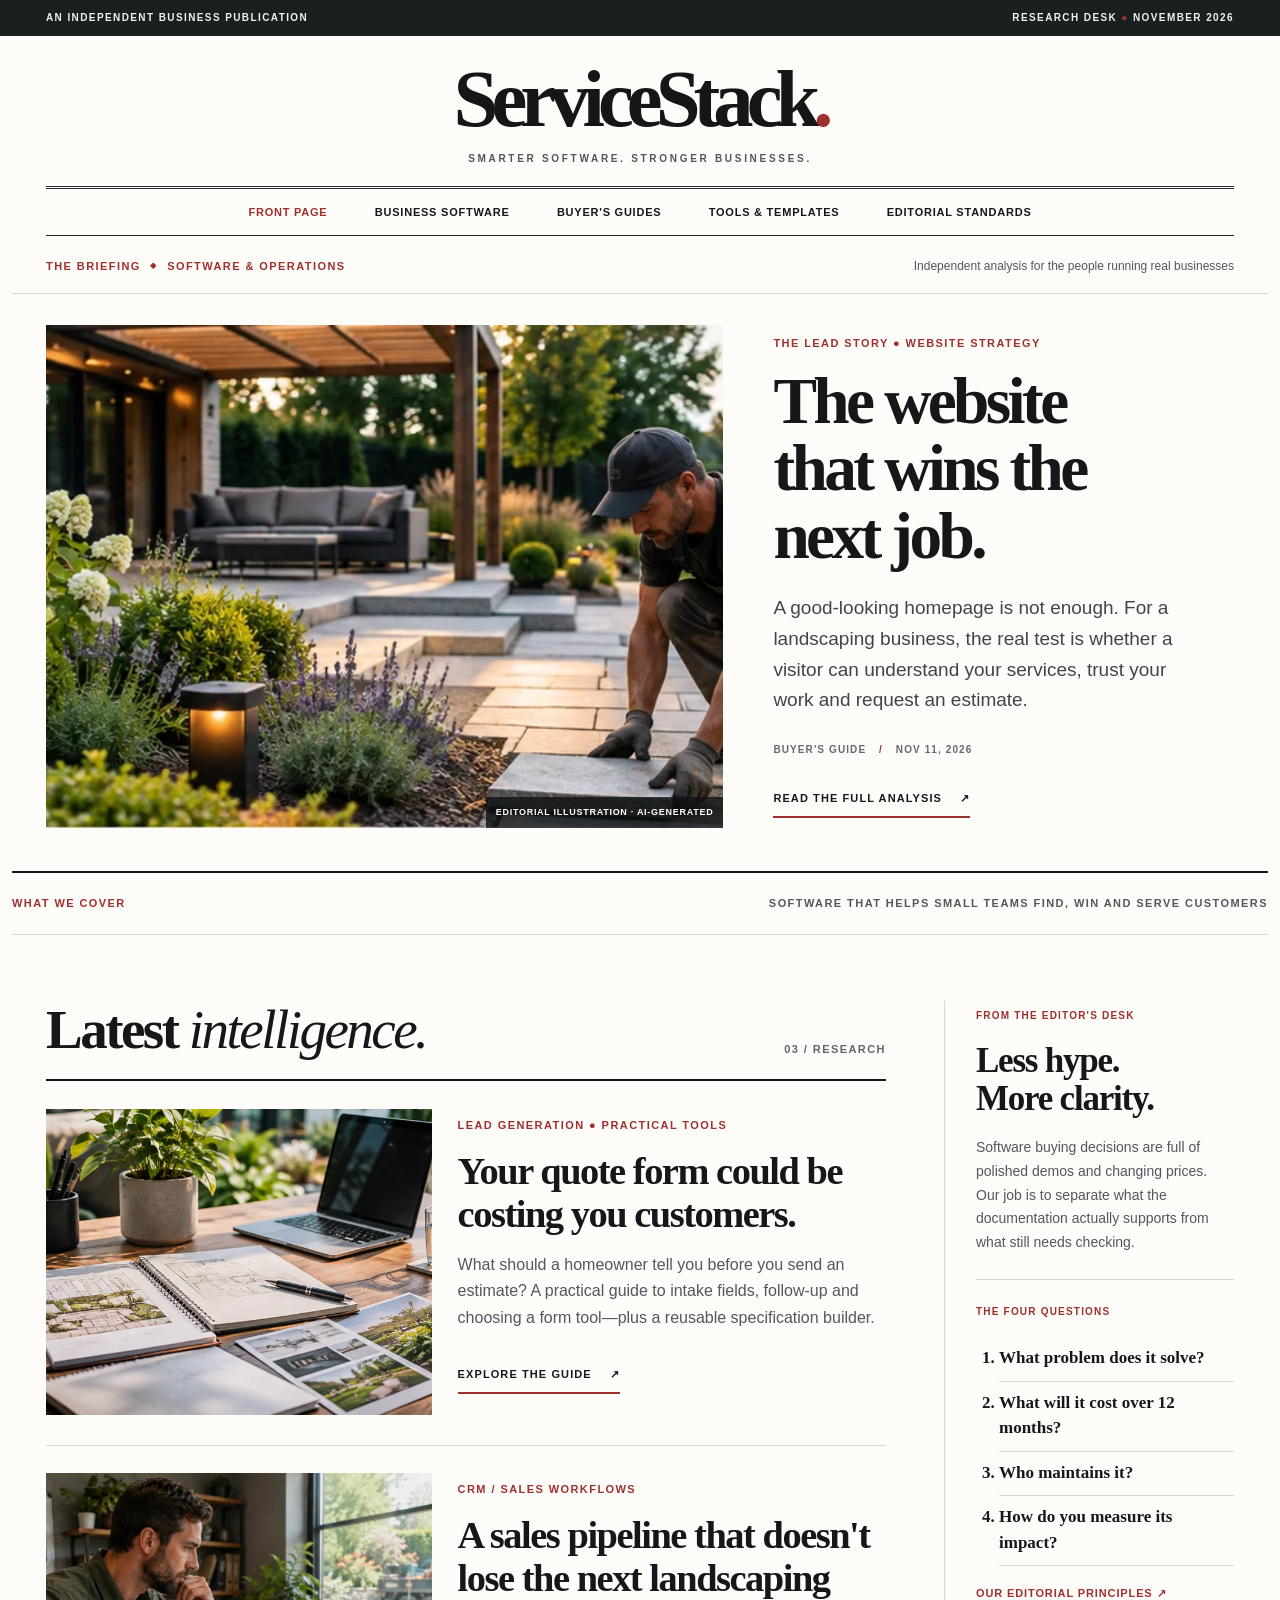
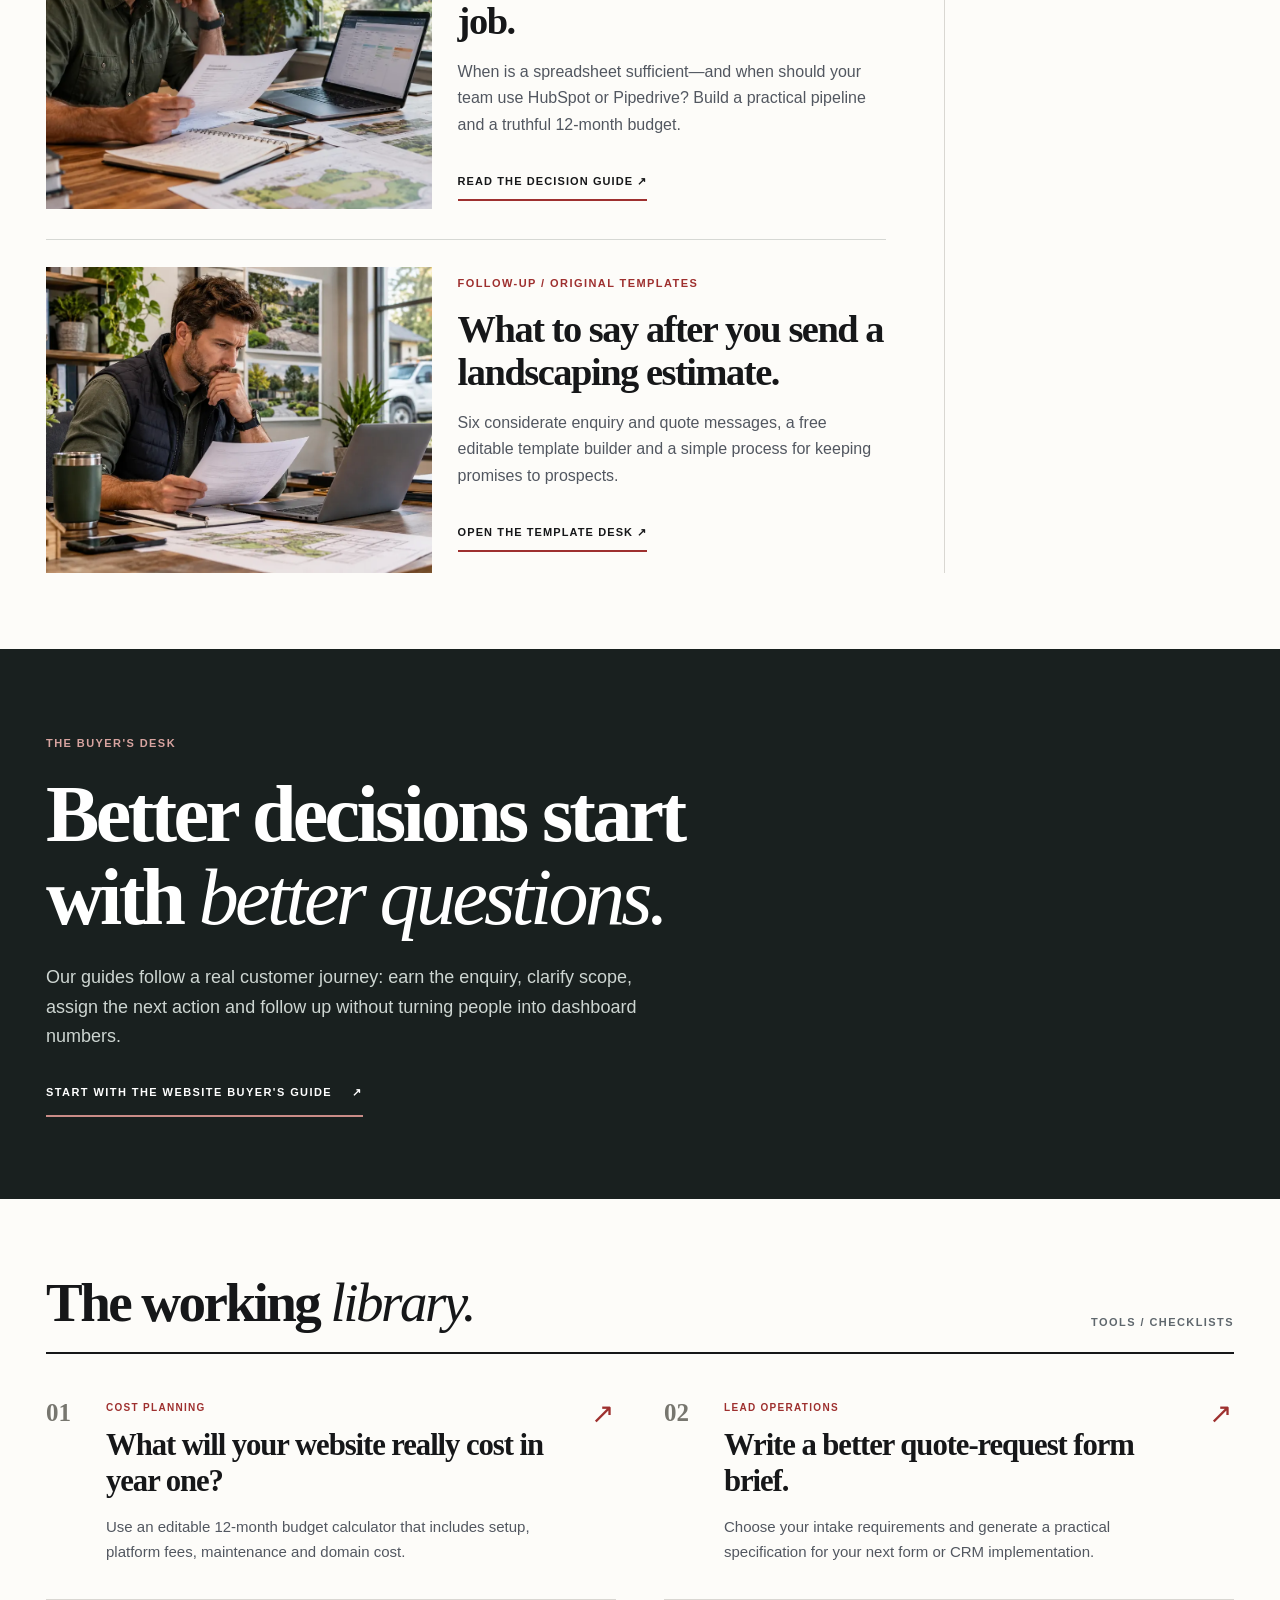
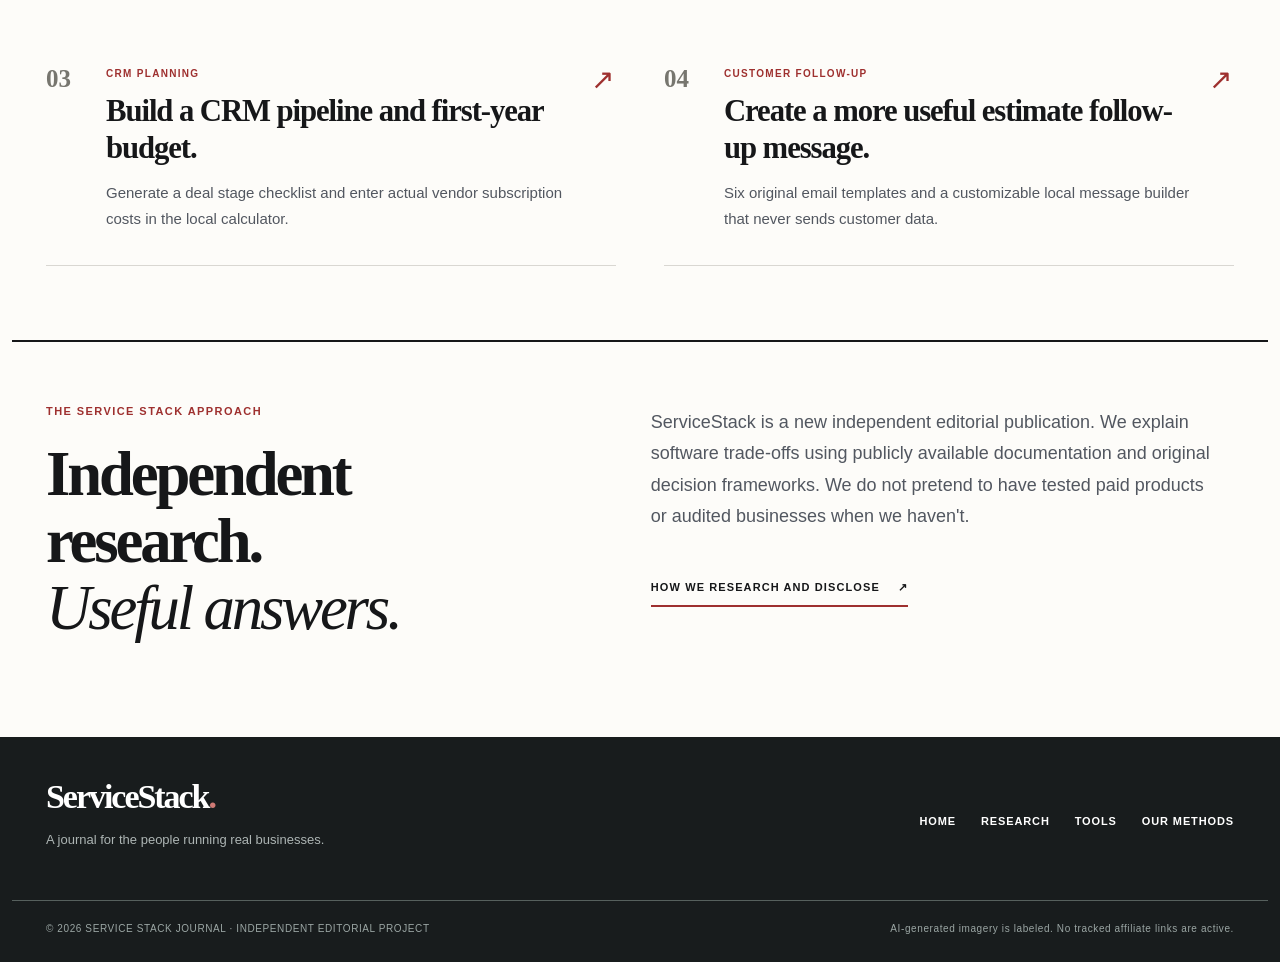
==== commit 2d957e9c: "Fix staged site quality issues and stabilize orchestrator CI" ====
--- a/index.html
+++ b/index.html
@@ -1,41 +1,42 @@
 <!doctype html>
-<!DOCTYPE html>
 
 <html lang="en">
 <head>
 <meta charset="utf-8"/><meta content="width=device-width,initial-scale=1" name="viewport"/>
 <title>ServiceStack Journal — Independent Guides for Service Business Owners</title>
 <meta content="A research-led business publication for service company owners. Independent buying guides, software comparisons and original tools for better decisions." name="description"/>
+<meta name="google-site-verification" content="dQ6lyRuEw7275KP7sKndPIsqz16XQ5f2TAjL5WjF-J8" />
 <meta content="noindex,nofollow" name="robots"/><meta content="#141719" name="theme-color"/>
 <meta content="website" property="og:type"/><meta content="ServiceStack Journal — Software decisions, made clearer" property="og:title"/><meta content="Independent business-software research, practical comparisons and original tools for owner-operators." property="og:description"/>
 <link href="assets/editorial.css" rel="stylesheet"/>
+<link rel="canonical" href="https://dmitriydizdar2020-cyber.github.io/servicestack-guide/">
 </head>
 <body>
 <a class="skip-link" href="#main">Skip to content</a>
 <div class="topline"><div class="container topline-inner"><span>AN INDEPENDENT BUSINESS PUBLICATION</span><span>RESEARCH DESK <span class="ruby">●</span> NOVEMBER 2026</span></div></div>
 <header class="site-header"><div class="container">
-<div class="brand-block"><a aria-label="ServiceStack Journal home" class="brand" href="index.html">Service<span>Stack</span><i>.</i></a><div class="brand-subtitle">SMARTER SOFTWARE. STRONGER BUSINESSES.</div></div>
-<nav aria-label="Main navigation" class="site-nav"><div class="nav-links"><a aria-current="page" href="index.html">Front Page</a><a href="#features">Business Software</a><a href="#guides">Buyer's Guides</a><a href="#tools">Tools &amp; Templates</a><a href="about.html">Editorial Standards</a></div><span class="nav-label">THE INDEPENDENT EDITION</span></nav>
+<div class="brand-block"><a aria-label="ServiceStack Journal home" class="brand" href="./">Service<span>Stack</span><i>.</i></a><div class="brand-subtitle">SMARTER SOFTWARE. STRONGER BUSINESSES.</div></div>
+<nav aria-label="Main navigation" class="site-nav"><div class="nav-links"><a aria-current="page" href="./">Front Page</a><a href="#features">Business Software</a><a href="#guides">Buyer's Guides</a><a href="#tools">Tools &amp; Templates</a><a href="about.html">Editorial Standards</a></div><span class="nav-label">THE INDEPENDENT EDITION</span></nav>
 </div></header>
-<main id="main">
+<main id="main" tabindex="-1">
 <div class="container page-open"><span class="section-label">THE BRIEFING <span class="diamond">◆</span> SOFTWARE &amp; OPERATIONS</span><span class="minor">Independent analysis for the people running real businesses</span></div>
 <section aria-labelledby="cover-title" class="container cover-story">
-<figure class="cover-image"><img alt="AI-generated editorial image of a landscape contractor working on a stone patio" decoding="async" fetchpriority="high" height="900" src="assets/landscape-contractor.webp" width="1300"/><figcaption>EDITORIAL ILLUSTRATION · AI-GENERATED</figcaption></figure>
+<figure class="cover-image"><img alt="AI-generated editorial image of a landscape contractor working on a stone patio" decoding="async" fetchpriority="high" height="391" src="assets/landscape-contractor.webp" width="1300"/><figcaption>EDITORIAL ILLUSTRATION · AI-GENERATED</figcaption></figure>
 <div class="cover-copy"><p class="eyebrow">THE LEAD STORY <span class="red-dot">●</span> WEBSITE STRATEGY</p><h1 id="cover-title">The website that wins the next job.</h1><p class="cover-dek">A good-looking homepage is not enough. For a landscaping business, the real test is whether a visitor can understand your services, trust your work and request an estimate.</p><div class="cover-detail">BUYER'S GUIDE <span aria-hidden="true">/</span> NOV 11, 2026</div><a class="read-link" href="articles/website-builder-landscaping-business.html">Read the full analysis <span aria-hidden="true">↗</span></a></div>
 </section>
 <div class="container cover-rule"><span>WHAT WE COVER</span><span>SOFTWARE THAT HELPS SMALL TEAMS FIND, WIN AND SERVE CUSTOMERS</span></div>
 <section aria-labelledby="features-title" class="container news-layout" id="features">
 <div class="news-left"><div class="heading-row"><h2 id="features-title">Latest <em>intelligence.</em></h2><span class="count">03 / RESEARCH</span></div>
-<article class="feature-card"><a class="feature-image" href="articles/landscaping-quote-request-form.html"><img alt="AI-generated editorial image of a small business planning workspace with laptop and sketches" height="514" loading="lazy" src="assets/business-workspace.webp" width="720"/></a><div class="feature-text"><p class="eyebrow">LEAD GENERATION <span class="red-dot">●</span> PRACTICAL TOOLS</p><h3><a href="articles/landscaping-quote-request-form.html">Your quote form could be costing you customers.</a></h3><p>What should a homeowner tell you before you send an estimate? A practical guide to intake fields, follow-up and choosing a form tool—plus a reusable specification builder.</p><a class="read-link" href="articles/landscaping-quote-request-form.html">Explore the guide <span aria-hidden="true">↗</span></a></div></article>
-<article class="feature-card" style="padding-top:27px;border-top:1px solid #d6d8d4;margin-top:30px"><a class="feature-image" href="articles/landscaping-crm-guide.html"><img alt="AI-generated editorial illustration of a landscaping manager planning CRM follow-ups at a desk" height="777" loading="lazy" src="assets/crm-planning-editorial.webp" width="1380"/></a><div class="feature-text"><p class="eyebrow">CRM / SALES WORKFLOWS</p><h3><a href="articles/landscaping-crm-guide.html">A sales pipeline that doesn't lose the next landscaping job.</a></h3><p>When is a spreadsheet sufficient—and when should your team use HubSpot or Pipedrive? Build a practical pipeline and a truthful 12-month budget.</p><a class="read-link" href="articles/landscaping-crm-guide.html">Read the decision guide ↗</a></div></article><article class="feature-card" style="padding-top:27px;border-top:1px solid #d6d8d4;margin-top:30px"><a class="feature-image" href="articles/landscaping-estimate-follow-up-templates.html"><img alt="AI-generated editorial illustration of an estimator studying a landscape project proposal" height="777" loading="lazy" src="assets/estimate-followup-editorial.webp" width="1380"/></a><div class="feature-text"><p class="eyebrow">FOLLOW-UP / ORIGINAL TEMPLATES</p><h3><a href="articles/landscaping-estimate-follow-up-templates.html">What to say after you send a landscaping estimate.</a></h3><p>Six considerate enquiry and quote messages, a free editable template builder and a simple process for keeping promises to prospects.</p><a class="read-link" href="articles/landscaping-estimate-follow-up-templates.html">Open the template desk ↗</a></div></article></div>
+<article class="feature-card"><a class="feature-image" aria-label="Read the landscaping quote request form guide" href="articles/landscaping-quote-request-form.html"><img alt="AI-generated editorial image of a small business planning workspace with laptop and sketches" height="514" loading="lazy" src="assets/business-workspace.webp" width="720"/></a><div class="feature-text"><p class="eyebrow">LEAD GENERATION <span class="red-dot">●</span> PRACTICAL TOOLS</p><h3><a href="articles/landscaping-quote-request-form.html">Your quote form could be costing you customers.</a></h3><p>What should a homeowner tell you before you send an estimate? A practical guide to intake fields, follow-up and choosing a form tool—plus a reusable specification builder.</p><a class="read-link" href="articles/landscaping-quote-request-form.html">Explore the guide <span aria-hidden="true">↗</span></a></div></article>
+<article class="feature-card" style="padding-top:27px;border-top:1px solid #d6d8d4;margin-top:30px"><a class="feature-image" aria-label="Read the landscaping CRM guide" href="articles/landscaping-crm-guide.html"><img alt="AI-generated editorial illustration of a landscaping manager planning CRM follow-ups at a desk" height="777" loading="lazy" src="assets/crm-planning-editorial.webp" width="1380"/></a><div class="feature-text"><p class="eyebrow">CRM / SALES WORKFLOWS</p><h3><a href="articles/landscaping-crm-guide.html">A sales pipeline that doesn't lose the next landscaping job.</a></h3><p>When is a spreadsheet sufficient—and when should your team use HubSpot or Pipedrive? Build a practical pipeline and a truthful 12-month budget.</p><a class="read-link" href="articles/landscaping-crm-guide.html">Read the decision guide ↗</a></div></article><article class="feature-card" style="padding-top:27px;border-top:1px solid #d6d8d4;margin-top:30px"><a class="feature-image" aria-label="Read the landscaping estimate follow-up templates" href="articles/landscaping-estimate-follow-up-templates.html"><img alt="AI-generated editorial illustration of an estimator studying a landscape project proposal" height="777" loading="lazy" src="assets/estimate-followup-editorial.webp" width="1380"/></a><div class="feature-text"><p class="eyebrow">FOLLOW-UP / ORIGINAL TEMPLATES</p><h3><a href="articles/landscaping-estimate-follow-up-templates.html">What to say after you send a landscaping estimate.</a></h3><p>Six considerate enquiry and quote messages, a free editable template builder and a simple process for keeping promises to prospects.</p><a class="read-link" href="articles/landscaping-estimate-follow-up-templates.html">Open the template desk ↗</a></div></article></div>
 <aside aria-label="Editor's briefing" class="news-aside"><p class="aside-top">FROM THE EDITOR'S DESK</p><h2>Less hype.<br/>More clarity.</h2><p>Software buying decisions are full of polished demos and changing prices. Our job is to separate what the documentation actually supports from what still needs checking.</p><div class="aside-divider"></div><p class="side-eyebrow">THE FOUR QUESTIONS</p><ol class="editor-questions"><li>What problem does it solve?</li><li>What will it cost over 12 months?</li><li>Who maintains it?</li><li>How do you measure its impact?</li></ol><a class="aside-link" href="about.html">Our editorial principles <span aria-hidden="true">↗</span></a></aside>
 </section>
 <section class="edition-band" id="guides"><div class="container edition-inner"><span class="section-label light">THE BUYER'S DESK</span><h2>Better decisions start<br/>with <em>better questions.</em></h2><p>Our guides follow a real customer journey: earn the enquiry, clarify scope, assign the next action and follow up without turning people into dashboard numbers.</p><a class="light-action" href="articles/website-builder-landscaping-business.html">Start with the website buyer's guide <span aria-hidden="true">↗</span></a></div></section>
 <section aria-labelledby="tools-title" class="container tools-section" id="tools"><div class="heading-row"><h2 id="tools-title">The working <em>library.</em></h2><span class="count">TOOLS / CHECKLISTS</span></div><div class="tool-grid">
-<article class="tool-row"><span class="tool-number">01</span><div><p class="eyebrow">COST PLANNING</p><h3><a href="articles/website-builder-landscaping-business.html">What will your website really cost in year one?</a></h3><p>Use an editable 12-month budget calculator that includes setup, platform fees, maintenance and domain cost.</p></div><a aria-label="Open website cost calculator" class="tool-arrow" href="articles/website-builder-landscaping-business.html">↗</a></article>
-<article class="tool-row"><span class="tool-number">02</span><div><p class="eyebrow">LEAD OPERATIONS</p><h3><a href="articles/landscaping-quote-request-form.html">Write a better quote-request form brief.</a></h3><p>Choose your intake requirements and generate a practical specification for your next form or CRM implementation.</p></div><a aria-label="Open quote request planning tool" class="tool-arrow" href="articles/landscaping-quote-request-form.html">↗</a></article>
-<article class="tool-row"><span class="tool-number">03</span><div><p class="eyebrow">CRM PLANNING</p><h3><a href="articles/landscaping-crm-guide.html">Build a CRM pipeline and first-year budget.</a></h3><p>Generate a deal stage checklist and enter actual vendor subscription costs in the local calculator.</p></div><a aria-label="Open CRM pipeline tool" class="tool-arrow" href="articles/landscaping-crm-guide.html">↗</a></article><article class="tool-row"><span class="tool-number">04</span><div><p class="eyebrow">CUSTOMER FOLLOW-UP</p><h3><a href="articles/landscaping-estimate-follow-up-templates.html">Create a more useful estimate follow-up message.</a></h3><p>Six original email templates and a customizable local message builder that never sends customer data.</p></div><a aria-label="Open follow-up message tool" class="tool-arrow" href="articles/landscaping-estimate-follow-up-templates.html">↗</a></article></div></section>
+<article class="tool-row"><span class="tool-number" aria-hidden="true">01</span><div><p class="eyebrow">COST PLANNING</p><h3><a href="articles/website-builder-landscaping-business.html#calculator">What will your website really cost in year one?</a></h3><p>Use an editable 12-month budget calculator that includes setup, platform fees, maintenance and domain cost.</p></div><a aria-label="Open website cost calculator" class="tool-arrow" href="articles/website-builder-landscaping-business.html#calculator">↗</a></article>
+<article class="tool-row"><span class="tool-number" aria-hidden="true">02</span><div><p class="eyebrow">LEAD OPERATIONS</p><h3><a href="articles/landscaping-quote-request-form.html#quote-form-tool">Write a better quote-request form brief.</a></h3><p>Choose your intake requirements and generate a practical specification for your next form or CRM implementation.</p></div><a aria-label="Open quote request planning tool" class="tool-arrow" href="articles/landscaping-quote-request-form.html#quote-form-tool">↗</a></article>
+<article class="tool-row"><span class="tool-number" aria-hidden="true">03</span><div><p class="eyebrow">CRM PLANNING</p><h3><a href="articles/landscaping-crm-guide.html#pipeline-planner">Build a CRM pipeline and first-year budget.</a></h3><p>Generate a deal stage checklist and enter actual vendor subscription costs in the local calculator.</p></div><a aria-label="Open CRM pipeline tool" class="tool-arrow" href="articles/landscaping-crm-guide.html#pipeline-planner">↗</a></article><article class="tool-row"><span class="tool-number" aria-hidden="true">04</span><div><p class="eyebrow">CUSTOMER FOLLOW-UP</p><h3><a href="articles/landscaping-estimate-follow-up-templates.html#followup-tool">Create a more useful estimate follow-up message.</a></h3><p>Six original email templates and a customizable local message builder that never sends customer data.</p></div><a aria-label="Open follow-up message tool" class="tool-arrow" href="articles/landscaping-estimate-follow-up-templates.html#followup-tool">↗</a></article></div></section>
 <section class="container bottom-letter"><div><span class="section-label">THE SERVICE STACK APPROACH</span><h2>Independent research.<br/><em>Useful answers.</em></h2></div><div class="bottom-text"><p>ServiceStack is a new independent editorial publication. We explain software trade-offs using publicly available documentation and original decision frameworks. We do not pretend to have tested paid products or audited businesses when we haven't.</p><a class="read-link" href="about.html">How we research and disclose <span aria-hidden="true">↗</span></a></div></section>
 </main>
-<footer class="site-footer"><div class="container footer-top"><div><a class="footer-brand" href="index.html">ServiceStack<span>.</span></a><p>A journal for the people running real businesses.</p></div><div class="footer-menu"><a href="index.html">Home</a><a href="#features">Research</a><a href="#tools">Tools</a><a href="about.html">Our Methods</a></div></div><div class="container footer-bottom"><span>© 2026 SERVICE STACK JOURNAL · INDEPENDENT EDITORIAL PROJECT</span><span>AI-generated imagery is labeled. No tracked affiliate links are active.</span></div></footer>
+<footer class="site-footer"><div class="container footer-top"><div><a class="footer-brand" href="./">ServiceStack<span>.</span></a><p>A journal for the people running real businesses.</p></div><div class="footer-menu"><a href="./">Home</a><a href="#features">Research</a><a href="#tools">Tools</a><a href="about.html">Our Methods</a></div></div><div class="container footer-bottom"><span>© 2026 SERVICE STACK JOURNAL · INDEPENDENT EDITORIAL PROJECT</span><span>AI-generated imagery is labeled. No tracked affiliate links are active.</span></div></footer>
 </body></html>
--- a/assets/editorial.css
+++ b/assets/editorial.css
@@ -2,7 +2,7 @@
 :root{--paper:#fdfcf9;--surface:#fff;--ink:#161719;--sub:#525760;--faint:#71777a;--line:#d9d7d2;--accent:#9e302f;--night:#19201f;--serif:Georgia,'Times New Roman',serif;--sans:-apple-system,BlinkMacSystemFont,'Segoe UI',Arial,Helvetica,sans-serif}
 *,*::before,*::after{box-sizing:border-box}
 html{scroll-behavior:smooth}body{margin:0;background:var(--paper);color:var(--ink);font-family:var(--sans);font-size:16px;line-height:1.62;-webkit-font-smoothing:antialiased}
-a{color:inherit;text-decoration:none}a:hover{color:var(--accent)}button,input,textarea,select{font:inherit}a:focus-visible,button:focus-visible,input:focus-visible,textarea:focus-visible{outline:3px solid var(--accent);outline-offset:4px}img{display:block;max-width:100%}figure{margin:0}
+a{color:inherit;text-decoration:none}a:hover{color:var(--accent)}button,input,textarea,select{font:inherit}a:focus-visible,button:focus-visible,input:focus-visible,textarea:focus-visible,select:focus-visible,[tabindex="0"]:focus-visible{outline:3px solid var(--accent);outline-offset:4px}img{display:block;max-width:100%}figure{margin:0}
 .container{max-width:1256px;padding-inline:34px;margin-inline:auto}.skip-link{position:absolute;left:-9999px;top:0}.skip-link:focus{left:12px;top:12px;z-index:20;background:white;color:black;padding:8px 14px}.ruby,.red-dot{color:var(--accent)}
 .topline{background:var(--night);color:#eef1ed;font-size:10px;line-height:1;letter-spacing:.14em;font-weight:700}.topline-inner{min-height:36px;display:flex;justify-content:space-between;align-items:center;gap:12px}
 .site-header{background:var(--paper)}.brand-block{text-align:center;padding:24px 0 19px}.brand{font:700 clamp(46px,6.3vw,88px)/.97 var(--serif);letter-spacing:-.086em;color:#151616;display:inline-block}.brand span{letter-spacing:-.087em}.brand i{color:var(--accent);font-style:normal}.brand-subtitle{font-size:10px;letter-spacing:.27em;font-weight:700;color:#50565b;padding-top:13px}
@@ -12,14 +12,15 @@
 .news-layout{display:grid;grid-template-columns:minmax(0,1fr) 290px;gap:58px;padding-top:66px;padding-bottom:76px}.news-left{min-width:0}.heading-row{display:flex;align-items:end;justify-content:space-between;gap:15px;border-bottom:2px solid var(--ink);padding-bottom:20px;margin-bottom:28px}.heading-row h2{font:700 clamp(37px,4.3vw,57px)/1.05 var(--serif);letter-spacing:-.046em;margin:0}.heading-row h2 em{font-style:italic;font-weight:500}.count{color:#5f676d;white-space:nowrap}.feature-card{display:grid;grid-template-columns:minmax(0,.9fr) minmax(0,1fr);align-items:stretch;gap:26px}.feature-image{overflow:hidden;display:block;background:#ddd}.feature-image img{width:100%;height:100%;min-height:306px;object-fit:cover;transition:transform .45s}.feature-image:hover img{transform:scale(1.035)}.feature-text{min-width:0;padding:8px 0}.feature-text h3{font:700 clamp(30px,3vw,43px)/1.12 var(--serif);letter-spacing:-.038em;margin:10px 0 16px}.feature-text p:not(.eyebrow){font-size:16px;line-height:1.65;color:var(--sub);margin:0 0 9px}.feature-text .read-link{margin-top:14px}
 .news-aside{border-left:1px solid var(--line);padding:7px 0 0 31px}.aside-top,.side-eyebrow{font-size:10px;font-weight:800;letter-spacing:.12em;color:var(--accent);margin:0 0 17px}.news-aside h2{font:700 35px/1.09 var(--serif);letter-spacing:-.035em;margin:0 0 18px}.news-aside p:not(.aside-top):not(.side-eyebrow){font-size:14px;color:var(--sub);line-height:1.7}.aside-divider{height:1px;background:var(--line);margin:24px 0}.editor-questions{margin:0;padding-left:23px;font:700 17px/1.5 var(--serif)}.editor-questions li{padding:8px 0 10px;border-bottom:1px solid var(--line)}.aside-link{display:inline-block;margin-top:19px;color:var(--accent);font-size:11px;font-weight:800;letter-spacing:.08em;text-transform:uppercase}
 .edition-band{background:var(--night);color:white;padding:80px 0 82px}.edition-inner{max-width:1256px}.edition-band .light{color:#d8a4a0}.edition-inner h2{font:700 clamp(44px,6.3vw,80px)/1.04 var(--serif);letter-spacing:-.046em;margin:18px 0 24px}.edition-inner h2 em{font-weight:500}.edition-inner p{font-size:18px;line-height:1.64;color:#cdd5d1;max-width:640px}.light-action{display:inline-flex;gap:20px;color:#fff;border-bottom:2px solid #c98c87;font-size:11px;letter-spacing:.13em;font-weight:800;text-transform:uppercase;margin-top:14px;padding-bottom:13px}.light-action:hover{color:#fff9f5}
-.tools-section{padding-top:75px;padding-bottom:74px}.tool-grid{display:grid;grid-template-columns:1fr 1fr;gap:48px}.tool-row{display:grid;grid-template-columns:42px minmax(0,1fr) 25px;gap:18px;border-bottom:1px solid var(--line);padding:18px 0 34px}.tool-number{font:700 25px/1 var(--serif);color:#a8a6a0}.tool-row .eyebrow{font-size:10px;margin-bottom:11px}.tool-row h3{font:700 clamp(25px,2.4vw,33px)/1.19 var(--serif);letter-spacing:-.035em;margin:0 0 14px}.tool-row p:not(.eyebrow){font-size:15px;color:var(--sub);margin:0;line-height:1.7}.tool-arrow{font-size:28px;color:var(--accent);line-height:1}
+.tools-section{padding-top:75px;padding-bottom:74px}.tool-grid{display:grid;grid-template-columns:1fr 1fr;gap:48px}.tool-row{display:grid;grid-template-columns:42px minmax(0,1fr) 25px;gap:18px;border-bottom:1px solid var(--line);padding:18px 0 34px}.tool-number{font:700 25px/1 var(--serif);color:#77766f}.tool-row .eyebrow{font-size:10px;margin-bottom:11px}.tool-row h3{font:700 clamp(25px,2.4vw,33px)/1.19 var(--serif);letter-spacing:-.035em;margin:0 0 14px}.tool-row p:not(.eyebrow){font-size:15px;color:var(--sub);margin:0;line-height:1.7}.tool-arrow{font-size:28px;color:var(--accent);line-height:1}
 .bottom-letter{border-top:2px solid var(--ink);padding-top:55px;padding-bottom:95px;display:grid;grid-template-columns:minmax(0,.9fr) minmax(0,1fr);gap:80px}.bottom-letter h2{font:700 clamp(42px,4.9vw,69px)/1.07 var(--serif);letter-spacing:-.05em;margin:18px 0 0}.bottom-letter h2 em{font-weight:500}.bottom-text p{font-size:18px;line-height:1.74;color:var(--sub);margin:10px 0 15px;max-width:57ch}
 .site-footer{background:#181c1d;color:white}.footer-top{display:flex;justify-content:space-between;gap:40px;padding-top:43px;padding-bottom:37px}.footer-brand{font:700 34px/1 var(--serif);letter-spacing:-.06em}.footer-brand span{color:#cf7a75}.footer-top p{font-size:13px;color:#adb5b4}.footer-menu{display:flex;flex-wrap:wrap;align-items:center;gap:25px}.footer-menu a{font-size:11px;font-weight:800;letter-spacing:.08em;text-transform:uppercase}.footer-menu a:hover{color:#e8aaa5}.footer-bottom{border-top:1px solid #56605d;padding-top:20px;padding-bottom:25px;display:flex;justify-content:space-between;gap:20px;font-size:10px;letter-spacing:.06em;color:#9ba6a4}
 /* Shared editorial article frame */
-.editorial-article .article-container{max-width:1150px;margin:0 auto;padding:0 34px}.editorial-article .article-header{padding:46px 0 36px;border-bottom:1px solid var(--line)}.editorial-article .article-header .section-label{display:block;margin-bottom:14px}.editorial-article .article-header h1{font:700 clamp(46px,5.5vw,70px)/1.085 var(--serif);letter-spacing:-.05em;max-width:960px;margin:0 0 24px}.editorial-article .article-header .dek{font-size:clamp(18px,2vw,22px);line-height:1.52;color:#414b4e;max-width:880px;margin:0 0 20px}.editorial-article .article-meta{font-size:12px;letter-spacing:.045em;color:#6a6f73;font-weight:550;padding:7px 0}.editorial-article .editorial-disclosure{font-size:12px;line-height:1.55;color:#616a6c;border-top:1px solid var(--line);padding-top:14px;margin-top:16px;max-width:830px}.editorial-article .editorial-cover{max-width:1150px;margin:28px auto 0;padding:0 34px}.editorial-article .editorial-cover img{display:block;width:100%;max-height:540px;aspect-ratio:2.1/1;object-fit:cover}.editorial-article .editorial-cover figcaption{font-size:12px;color:var(--faint);padding-top:9px}.editorial-article .article-body{max-width:770px;margin:0 auto;padding:38px 18px 85px;font-size:18px;line-height:1.78;color:#252b2d}.editorial-article .article-body p{margin:18px 0}.editorial-article .article-body h2{font:700 clamp(30px,3vw,40px)/1.19 var(--serif);letter-spacing:-.032em;margin:54px 0 18px;color:var(--ink)}.editorial-article .article-body h3{font:700 24px/1.28 var(--serif);margin:35px 0 16px;color:var(--ink)}.editorial-article .article-body ul,.editorial-article .article-body ol{padding-left:29px}.editorial-article .article-body li{margin:10px 0}.editorial-article .article-body a{color:#8f2c2b;text-decoration:underline;text-underline-offset:3px}.editorial-article .article-body img{max-width:100%;height:auto}.editorial-article .article-body figure{margin:30px 0}.editorial-article .article-body figcaption{font-size:12px;color:var(--sub)}.editorial-article .article-body .key,.editorial-article .article-body .takeaway{font-size:17px;line-height:1.65;padding:22px 24px;margin:15px 0 30px;border-left:3px solid var(--accent);border-block:1px solid var(--line);background:#f6f5f1}.editorial-article .article-body .key strong{display:block;margin-bottom:8px}.editorial-article .article-body .choice{display:grid;grid-template-columns:repeat(3,minmax(0,1fr));gap:12px}.editorial-article .article-body .choice article{border:1px solid var(--line);padding:15px}.editorial-article .article-body .choice article h3{margin:0 0 9px;font-size:20px}.editorial-article .article-body table{border-collapse:collapse;width:100%;font-size:15px;line-height:1.5}.editorial-article .article-body th,.editorial-article .article-body td{border-bottom:1px solid var(--line);text-align:left;padding:13px;vertical-align:top}.editorial-article .article-body th{background:#f1f0ec}.editorial-article .article-body .tableflow,.editorial-article .article-body .tablewrap{overflow:auto;max-width:100%;border:1px solid var(--line)}.editorial-article .article-body .calc,.editorial-article .article-body .tool,.editorial-article .article-body .see{border:1px solid var(--line);background:#faf9f6;padding:22px;margin:30px 0}.editorial-article .article-body .calc-grid{display:grid;grid-template-columns:1fr 1fr;gap:12px}.editorial-article .article-body input,.editorial-article .article-body textarea{max-width:100%;width:100%;padding:12px;border:1px solid #aeb3b2;border-radius:2px;background:white}.editorial-article .article-body label{display:block;font-size:14px;font-weight:650;margin:9px 0}.editorial-article .article-body .btn,.editorial-article .article-body button{display:inline-block;padding:11px 15px;background:var(--night);color:#fff;border:0;cursor:pointer}.editorial-article .article-body .calc-output,.editorial-article .article-body .calc-result{padding:16px;margin-top:18px;background:#f0f1eb}.editorial-article .article-body .main-image,.editorial-article .article-body .diagram{display:block;width:100%;height:auto;border:0;border-radius:0}.editorial-article .article-body .source-list li{font-size:14px;line-height:1.6}.editorial-article .article-body .hint,.editorial-article .article-body .caption{font-size:13px;color:var(--sub)}.editorial-article .article-body .tag{font-size:11px;text-transform:uppercase;color:var(--accent)}.editorial-article .article-body .secondary{display:inline-block;font-size:13px;color:var(--accent)}
+.editorial-article .article-container{max-width:1150px;margin:0 auto;padding:0 34px}.editorial-article .article-header{padding:46px 0 36px;border-bottom:1px solid var(--line)}.editorial-article .article-header .section-label{display:block;margin-bottom:14px}.editorial-article .article-header h1{font:700 clamp(46px,5.5vw,70px)/1.085 var(--serif);letter-spacing:-.05em;max-width:960px;margin:0 0 24px}.editorial-article .article-header .dek{font-size:clamp(18px,2vw,22px);line-height:1.52;color:#414b4e;max-width:880px;margin:0 0 20px}.editorial-article .article-meta{font-size:12px;letter-spacing:.045em;color:#6a6f73;font-weight:550;padding:7px 0}.editorial-article .editorial-disclosure{font-size:12px;line-height:1.55;color:#616a6c;border-top:1px solid var(--line);padding-top:14px;margin-top:16px;max-width:830px}.editorial-article .editorial-cover{max-width:1150px;margin:28px auto 0;padding:0 34px}.editorial-article .editorial-cover img{display:block;width:100%;max-height:540px;aspect-ratio:2.1/1;object-fit:cover}.editorial-article .editorial-cover figcaption{font-size:12px;color:var(--faint);padding-top:9px}.editorial-article .article-body{max-width:770px;margin:0 auto;padding:38px 18px 85px;font-size:18px;line-height:1.78;color:#252b2d}.editorial-article .article-body p{margin:18px 0}.editorial-article .article-body h2{font:700 clamp(30px,3vw,40px)/1.19 var(--serif);letter-spacing:-.032em;margin:54px 0 18px;color:var(--ink)}.editorial-article .article-body h3{font:700 24px/1.28 var(--serif);margin:35px 0 16px;color:var(--ink)}.editorial-article .article-body ul,.editorial-article .article-body ol{padding-left:29px}.editorial-article .article-body li{margin:10px 0}.editorial-article .article-body a{color:#8f2c2b;text-decoration:underline;text-underline-offset:3px}.editorial-article .article-body img{max-width:100%;height:auto}.editorial-article .article-body figure{margin:30px 0}.editorial-article .article-body figcaption{font-size:12px;color:var(--sub)}.editorial-article .article-body .key,.editorial-article .article-body .takeaway{font-size:17px;line-height:1.65;padding:22px 24px;margin:15px 0 30px;border-left:3px solid var(--accent);border-block:1px solid var(--line);background:#f6f5f1}.editorial-article .article-body .key strong{display:block;margin-bottom:8px}.editorial-article .article-body .choice{display:grid;grid-template-columns:repeat(3,minmax(0,1fr));gap:12px}.editorial-article .article-body .choice article{border:1px solid var(--line);padding:15px}.editorial-article .article-body .choice article h3{margin:0 0 9px;font-size:20px}.editorial-article .article-body table{border-collapse:collapse;width:100%;font-size:15px;line-height:1.5}.editorial-article .article-body th,.editorial-article .article-body td{border-bottom:1px solid var(--line);text-align:left;padding:13px;vertical-align:top}.editorial-article .article-body th{background:#f1f0ec}.editorial-article .article-body .tableflow,.editorial-article .article-body .tablewrap{overflow:auto;max-width:100%;border:1px solid var(--line)}.editorial-article .article-body .calc,.editorial-article .article-body .tool,.editorial-article .article-body .see{border:1px solid var(--line);background:#faf9f6;padding:22px;margin:30px 0}.editorial-article .article-body .calc-grid{display:grid;grid-template-columns:1fr 1fr;gap:12px}.editorial-article .article-body input,.editorial-article .article-body textarea{max-width:100%;width:100%;padding:12px;border:1px solid #747a78;border-radius:2px;background:white}.editorial-article .article-body label{display:block;font-size:14px;font-weight:650;margin:9px 0}.editorial-article .article-body .btn,.editorial-article .article-body button{display:inline-block;padding:11px 15px;background:var(--night);color:#fff;border:0;cursor:pointer}.editorial-article .article-body .calc-output,.editorial-article .article-body .calc-result{padding:16px;margin-top:18px;background:#f0f1eb}.editorial-article .article-body .main-image,.editorial-article .article-body .diagram{display:block;width:100%;height:auto;border:0;border-radius:0}.editorial-article .article-body .source-list li{font-size:14px;line-height:1.6}.editorial-article .article-body .hint,.editorial-article .article-body .caption{font-size:13px;color:var(--sub)}.editorial-article .article-body .tag{font-size:11px;text-transform:uppercase;color:var(--accent)}.editorial-article .article-body .secondary{display:inline-block;font-size:13px;color:var(--accent)}
 /* lightweight editorial about */
 .about-wrap{max-width:1060px;padding:65px 34px 100px;margin:auto}.about-wrap .lead{font:700 clamp(46px,5.7vw,72px)/1.04 var(--serif);letter-spacing:-.05em;max-width:850px;margin:16px 0 25px}.about-wrap .lede{font-size:21px;line-height:1.6;color:var(--sub);max-width:760px}.about-grid{display:grid;grid-template-columns:210px 1fr;gap:90px;border-top:2px solid var(--ink);margin-top:58px;padding-top:35px}.about-grid .toc{font-size:11px;letter-spacing:.1em;text-transform:uppercase;font-weight:800}.about-copy{max-width:750px;font-size:18px;line-height:1.76}.about-copy h2{font:700 34px/1.12 var(--serif);margin:30px 0 14px}.about-copy p{margin:0 0 19px;color:#394245}.about-copy a{text-decoration:underline;color:var(--accent)}
 @media(max-width:1050px){.cover-story{gap:30px}.cover-copy h1{font-size:clamp(47px,5vw,63px)}.news-layout{gap:32px;grid-template-columns:minmax(0,1fr) 250px}.feature-card{grid-template-columns:1fr}.feature-image img{height:250px;min-height:250px}.feature-text h3{font-size:35px}.news-aside{padding-left:22px}.cover-image img{min-height:430px}.bottom-letter{gap:44px}}
 @media(max-width:780px){.container{padding-inline:20px}.topline-inner span:last-child{display:none}.brand-block{padding:22px 0 18px}.brand{font-size:clamp(47px,11vw,72px)}.brand-subtitle{letter-spacing:.17em}.site-nav{justify-content:flex-start}.nav-links{justify-content:flex-start;gap:13px 22px}.nav-links a{font-size:10px}.page-open{margin-top:15px}.page-open .minor{display:none}.cover-story{display:flex;flex-direction:column;gap:0;padding-top:22px;padding-bottom:36px}.cover-image{order:0}.cover-image img{min-height:0;aspect-ratio:1.46/1;object-fit:cover}.cover-copy{order:1;padding-top:25px}.cover-copy h1{font-size:clamp(47px,9.8vw,65px);max-width:13ch;margin-bottom:17px}.cover-dek{font-size:18px;max-width:54ch}.cover-rule span:last-child{display:none}.news-layout{grid-template-columns:1fr;gap:35px;padding-top:50px;padding-bottom:50px}.news-aside{border-left:0;border-top:1px solid var(--line);padding:25px 0 0}.news-aside h2{font-size:36px}.heading-row h2{font-size:41px}.feature-card{grid-template-columns:.9fr 1fr}.feature-image img{height:100%;min-height:285px}.feature-text h3{font-size:29px}.edition-band{padding:62px 0}.edition-inner h2{font-size:clamp(44px,8vw,64px)}.tools-section{padding-top:54px;padding-bottom:50px}.tool-grid{grid-template-columns:1fr;gap:0}.bottom-letter{grid-template-columns:1fr;gap:18px;padding:44px 20px 68px}.bottom-letter h2{font-size:49px}.bottom-text p{margin-top:0}.footer-top{padding-top:35px;flex-direction:column;gap:17px}.footer-bottom{flex-direction:column;gap:8px}.editorial-article .article-container{padding-inline:20px}.editorial-article .editorial-cover{padding-inline:20px}.editorial-article .article-body{padding:28px 20px 65px}.editorial-article .article-header{padding:31px 0 25px}.editorial-article .article-header h1{font-size:clamp(40px,9vw,59px)}.editorial-article .article-body .choice{grid-template-columns:1fr}.about-wrap{padding:45px 20px 70px}.about-grid{grid-template-columns:1fr;gap:10px}}
 @media(max-width:560px){.topline{font-size:9px}.brand{font-size:49px}.brand-subtitle{font-size:9px;letter-spacing:.13em}.site-nav{border-top:2px solid var(--ink)}.nav-links{gap:5px 21px}.nav-links a{padding:7px 0;font-size:10px}.page-open{padding-bottom:13px}.section-label{font-size:10px}.cover-copy h1{font-size:48px;max-width:12ch}.cover-dek{font-size:17px}.cover-image img{aspect-ratio:1.26/1}.heading-row{align-items:end}.heading-row h2{font-size:38px}.count{font-size:9px}.feature-card{grid-template-columns:1fr;gap:18px}.feature-image img{height:auto;min-height:0;aspect-ratio:1.45/1}.feature-text h3{font-size:35px}.news-aside{padding-top:25px}.edition-inner h2{font-size:47px}.edition-inner p{font-size:17px}.tool-row{grid-template-columns:31px minmax(0,1fr) 22px;gap:12px}.tool-number{font-size:21px}.tool-row h3{font-size:27px}.bottom-letter h2{font-size:43px}.footer-menu{gap:10px 22px}.editorial-article .article-body{font-size:17px;line-height:1.74}.editorial-article .article-body h2{font-size:29px}.editorial-article .article-cover{aspect-ratio:1.3/1}.editorial-article .article-body .calc-grid{grid-template-columns:1fr}}
-@media(prefers-reduced-motion:reduce){*{scroll-behavior:auto!important;transition:none!important}}+@media(prefers-reduced-motion:reduce){*{scroll-behavior:auto!important;transition:none!important}}
+.edition-band a:focus-visible,.site-footer a:focus-visible{outline-color:#f0b7b1}
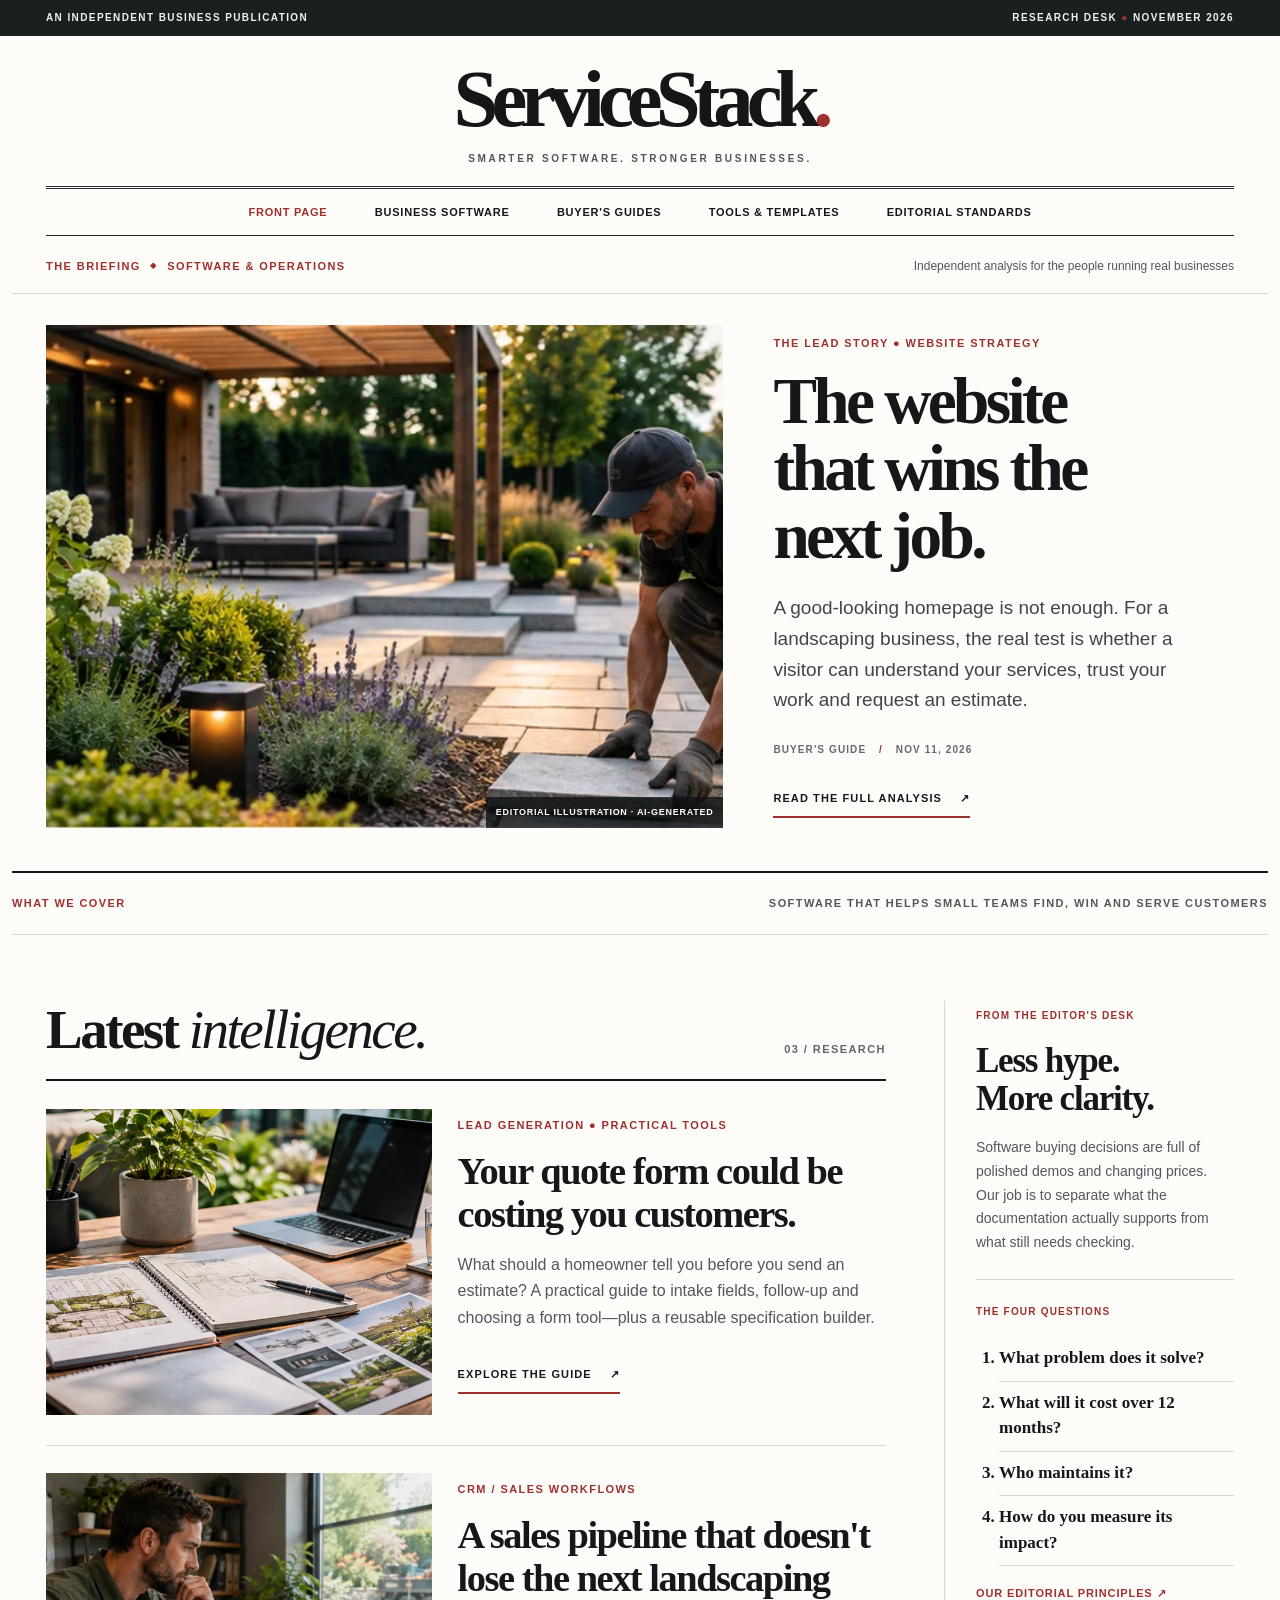
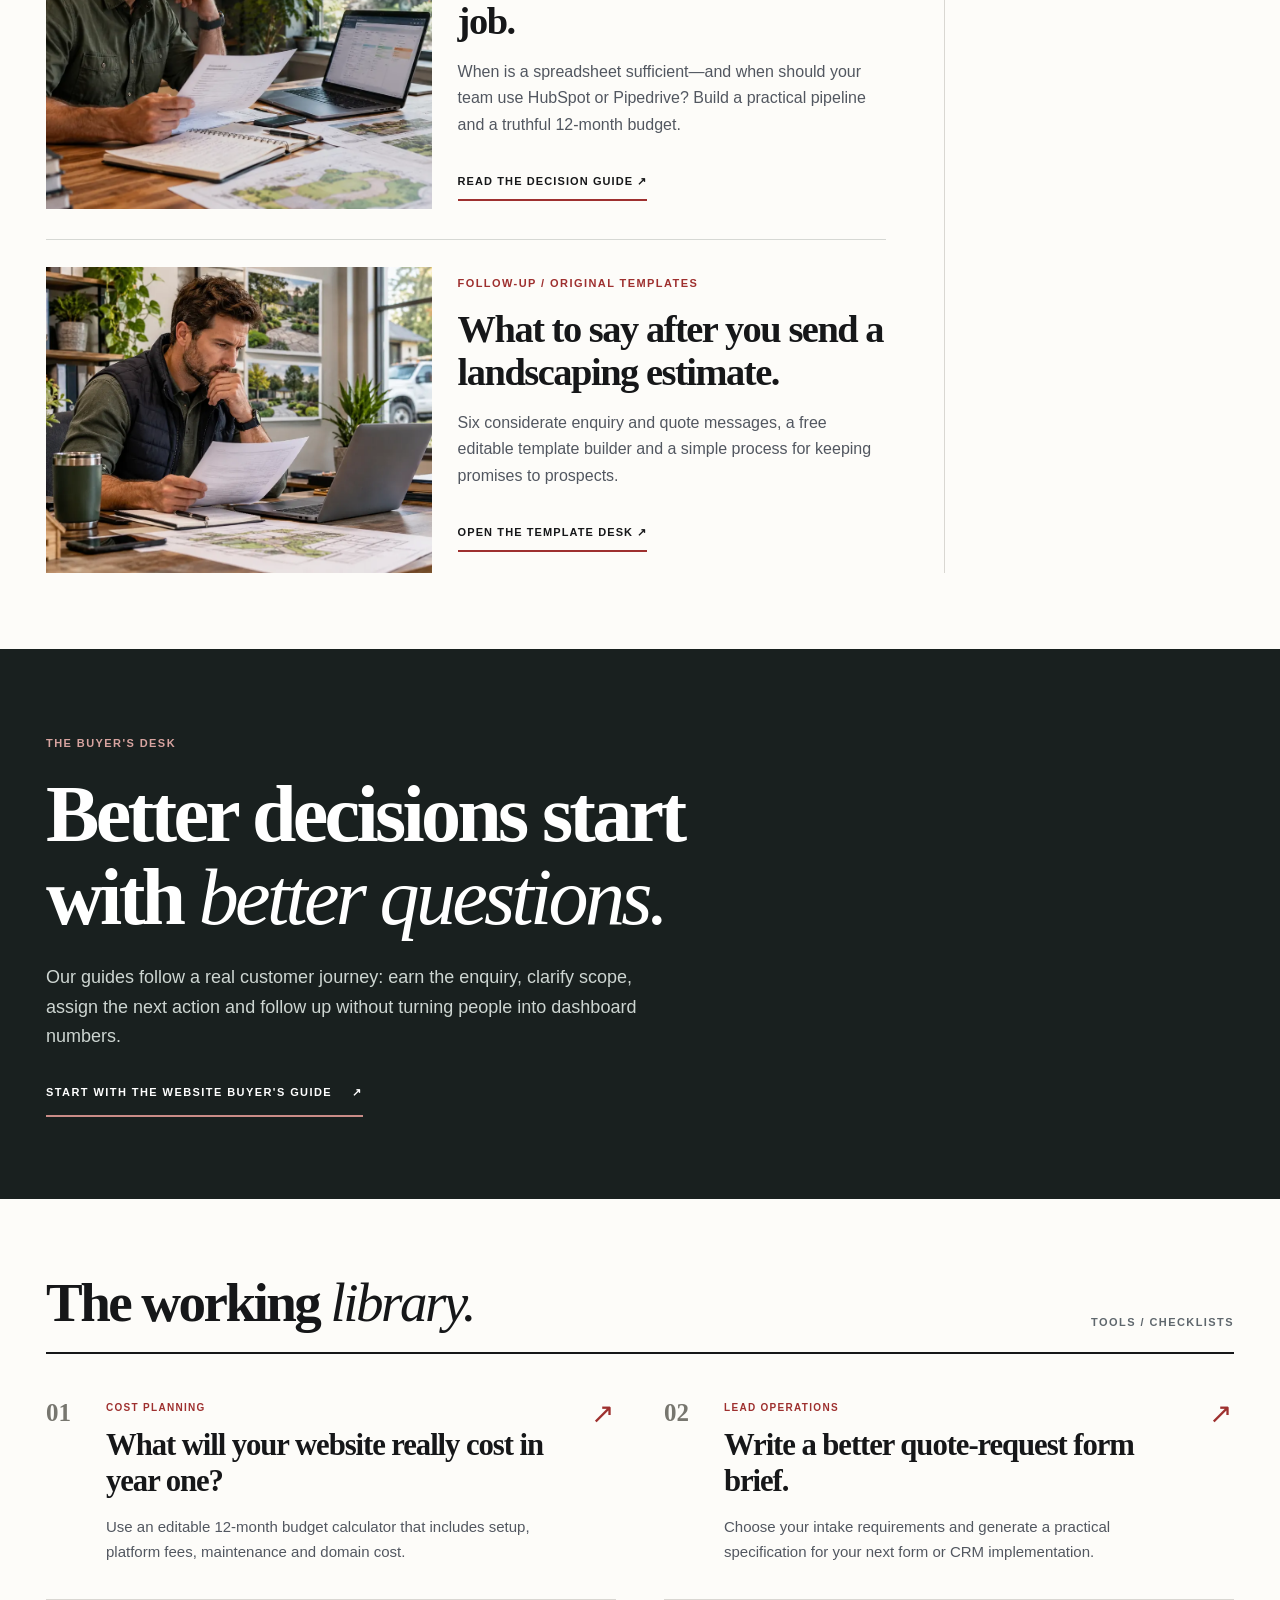
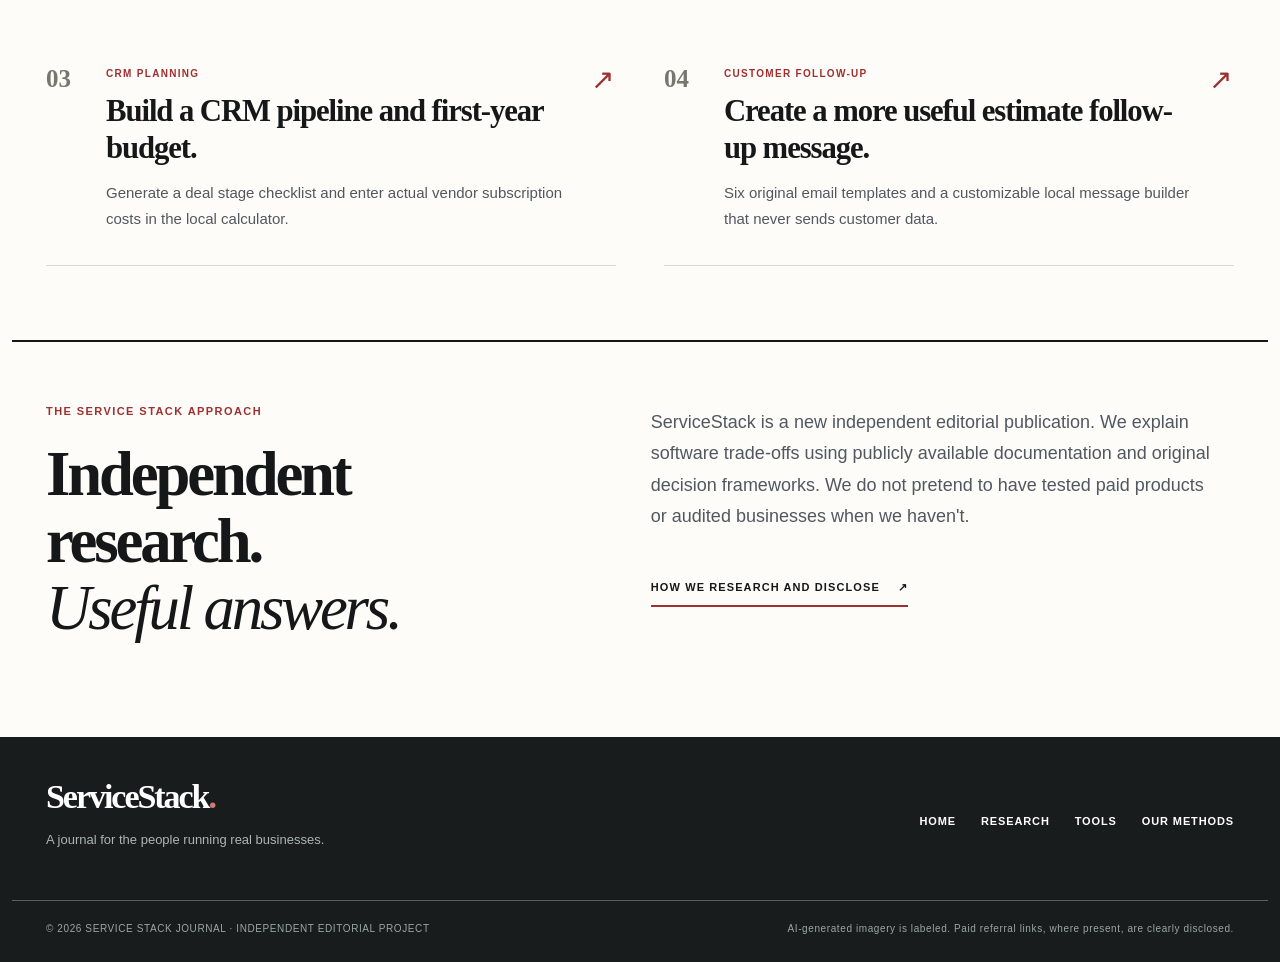
==== commit 28d0da9a: "Fix affiliate disclosures, refresh pilot status, and add missing WebSite/AboutPage metadata" ====
--- a/index.html
+++ b/index.html
@@ -6,10 +6,11 @@
 <title>ServiceStack Journal — Independent Guides for Service Business Owners</title>
 <meta content="A research-led business publication for service company owners. Independent buying guides, software comparisons and original tools for better decisions." name="description"/>
 <meta name="google-site-verification" content="dQ6lyRuEw7275KP7sKndPIsqz16XQ5f2TAjL5WjF-J8" />
-<meta content="noindex,nofollow" name="robots"/><meta content="#141719" name="theme-color"/>
+<meta name="robots" content="index,follow,max-image-preview:large"><meta content="#141719" name="theme-color"/>
 <meta content="website" property="og:type"/><meta content="ServiceStack Journal — Software decisions, made clearer" property="og:title"/><meta content="Independent business-software research, practical comparisons and original tools for owner-operators." property="og:description"/>
 <link href="assets/editorial.css" rel="stylesheet"/>
 <link rel="canonical" href="https://dmitriydizdar2020-cyber.github.io/servicestack-guide/">
+<script type="application/ld+json">{"@context":"https://schema.org","@type":"WebSite","name":"ServiceStack Journal","url":"https://dmitriydizdar2020-cyber.github.io/servicestack-guide/","inLanguage":"en","description":"A research-led business publication for service company owners. Independent buying guides, software comparisons and original tools for better decisions.","publisher":{"@type":"Organization","name":"ServiceStack Journal","url":"https://dmitriydizdar2020-cyber.github.io/servicestack-guide/"}}</script>
 </head>
 <body>
 <a class="skip-link" href="#main">Skip to content</a>
@@ -38,5 +39,5 @@
 <article class="tool-row"><span class="tool-number" aria-hidden="true">03</span><div><p class="eyebrow">CRM PLANNING</p><h3><a href="articles/landscaping-crm-guide.html#pipeline-planner">Build a CRM pipeline and first-year budget.</a></h3><p>Generate a deal stage checklist and enter actual vendor subscription costs in the local calculator.</p></div><a aria-label="Open CRM pipeline tool" class="tool-arrow" href="articles/landscaping-crm-guide.html#pipeline-planner">↗</a></article><article class="tool-row"><span class="tool-number" aria-hidden="true">04</span><div><p class="eyebrow">CUSTOMER FOLLOW-UP</p><h3><a href="articles/landscaping-estimate-follow-up-templates.html#followup-tool">Create a more useful estimate follow-up message.</a></h3><p>Six original email templates and a customizable local message builder that never sends customer data.</p></div><a aria-label="Open follow-up message tool" class="tool-arrow" href="articles/landscaping-estimate-follow-up-templates.html#followup-tool">↗</a></article></div></section>
 <section class="container bottom-letter"><div><span class="section-label">THE SERVICE STACK APPROACH</span><h2>Independent research.<br/><em>Useful answers.</em></h2></div><div class="bottom-text"><p>ServiceStack is a new independent editorial publication. We explain software trade-offs using publicly available documentation and original decision frameworks. We do not pretend to have tested paid products or audited businesses when we haven't.</p><a class="read-link" href="about.html">How we research and disclose <span aria-hidden="true">↗</span></a></div></section>
 </main>
-<footer class="site-footer"><div class="container footer-top"><div><a class="footer-brand" href="./">ServiceStack<span>.</span></a><p>A journal for the people running real businesses.</p></div><div class="footer-menu"><a href="./">Home</a><a href="#features">Research</a><a href="#tools">Tools</a><a href="about.html">Our Methods</a></div></div><div class="container footer-bottom"><span>© 2026 SERVICE STACK JOURNAL · INDEPENDENT EDITORIAL PROJECT</span><span>AI-generated imagery is labeled. No tracked affiliate links are active.</span></div></footer>
+<footer class="site-footer"><div class="container footer-top"><div><a class="footer-brand" href="./">ServiceStack<span>.</span></a><p>A journal for the people running real businesses.</p></div><div class="footer-menu"><a href="./">Home</a><a href="#features">Research</a><a href="#tools">Tools</a><a href="about.html">Our Methods</a></div></div><div class="container footer-bottom"><span>© 2026 SERVICE STACK JOURNAL · INDEPENDENT EDITORIAL PROJECT</span><span>AI-generated imagery is labeled. Paid referral links, where present, are clearly disclosed.</span></div></footer>
 </body></html>
--- a/assets/editorial.css
+++ b/assets/editorial.css
@@ -24,3 +24,95 @@
 @media(max-width:560px){.topline{font-size:9px}.brand{font-size:49px}.brand-subtitle{font-size:9px;letter-spacing:.13em}.site-nav{border-top:2px solid var(--ink)}.nav-links{gap:5px 21px}.nav-links a{padding:7px 0;font-size:10px}.page-open{padding-bottom:13px}.section-label{font-size:10px}.cover-copy h1{font-size:48px;max-width:12ch}.cover-dek{font-size:17px}.cover-image img{aspect-ratio:1.26/1}.heading-row{align-items:end}.heading-row h2{font-size:38px}.count{font-size:9px}.feature-card{grid-template-columns:1fr;gap:18px}.feature-image img{height:auto;min-height:0;aspect-ratio:1.45/1}.feature-text h3{font-size:35px}.news-aside{padding-top:25px}.edition-inner h2{font-size:47px}.edition-inner p{font-size:17px}.tool-row{grid-template-columns:31px minmax(0,1fr) 22px;gap:12px}.tool-number{font-size:21px}.tool-row h3{font-size:27px}.bottom-letter h2{font-size:43px}.footer-menu{gap:10px 22px}.editorial-article .article-body{font-size:17px;line-height:1.74}.editorial-article .article-body h2{font-size:29px}.editorial-article .article-cover{aspect-ratio:1.3/1}.editorial-article .article-body .calc-grid{grid-template-columns:1fr}}
 @media(prefers-reduced-motion:reduce){*{scroll-behavior:auto!important;transition:none!important}}
 .edition-band a:focus-visible,.site-footer a:focus-visible{outline-color:#f0b7b1}
+
+/* Article-specific visual hierarchy: clear commercial disclosure, photography, readable CTAs */
+.editorial-article .comparison-hero{margin-top:26px}
+.editorial-article .comparison-hero img{aspect-ratio:2.05/1;object-fit:cover;object-position:center}
+.editorial-article .comparison-hero figcaption{font-size:10px;letter-spacing:.06em;text-transform:uppercase}
+.editorial-article .comparison-figure{max-width:100%;margin:28px 0 33px}
+.editorial-article .comparison-figure img{width:100%;height:auto;display:block;object-fit:cover}
+.editorial-article .comparison-figure figcaption{font-size:12px;color:#68716f;line-height:1.5;margin-top:9px}
+.editorial-article .comparison-figure--diagram{margin-top:30px;max-width:690px}
+.editorial-article .comparison-figure--diagram img{background:#f2f2ed;border:1px solid #e0e1dd}
+.editorial-article .comparison-figure--landscape img{aspect-ratio:1.95/1;object-fit:cover}
+.editorial-article .comparison-figure--workspace img{aspect-ratio:1.95/1;object-fit:cover}
+.editorial-article .comparison-action{margin:24px 0 34px}
+.editorial-article .comparison-cta{display:inline-flex;justify-content:space-between;align-items:center;gap:26px;min-height:54px;padding:13px 20px;background:#182421;color:#fff;font-size:14px;line-height:1.4;font-weight:750;letter-spacing:.01em;text-decoration:none;border-radius:2px;border-bottom:3px solid #9e302f;box-shadow:0 5px 13px rgba(0,0,0,.09)}
+.editorial-article .comparison-cta span{font-size:19px;line-height:1}
+.editorial-article .comparison-cta:hover{background:#30433d;color:white}
+.editorial-article .article-body a.comparison-cta,.editorial-article .article-body a.comparison-cta:visited{color:#fff;text-decoration:none}
+.editorial-article .article-body a.comparison-cta:hover,.editorial-article .article-body a.comparison-cta:focus-visible{color:#fff;text-decoration:none}
+
+.editorial-article .editorial-disclosure a{text-decoration:underline;text-underline-offset:2px;color:#343f3e}
+@media(max-width:640px){.editorial-article .comparison-figure--diagram{margin:23px 0}.editorial-article .comparison-cta{width:100%;padding:14px 16px}.editorial-article .comparison-figure--landscape img,.editorial-article .comparison-figure--workspace img{aspect-ratio:1.5/1}}
+
+/* Comparison buyer guide: editorial photographic story cards. Scoped to one article. */
+.editorial-article .comparison-visual-stories{
+  display:grid;grid-template-columns:repeat(2,minmax(0,1fr));gap:18px;
+  margin:36px 0 6px;align-items:stretch
+}
+.editorial-article .comparison-visual-card{
+  overflow:hidden;border:1px solid #deded7;background:#fff;display:flex;flex-direction:column;
+  box-shadow:0 7px 22px rgba(26,30,28,.045)
+}
+.editorial-article .comparison-visual-card figure{margin:0}
+.editorial-article .comparison-visual-card img{
+  display:block;width:100%;height:auto;aspect-ratio:1.48/1;object-fit:cover
+}
+.editorial-article .comparison-visual-copy{padding:23px 24px 25px;flex:1;display:flex;flex-direction:column}
+.editorial-article .comparison-visual-eyebrow{
+  color:#9e302f;font-size:10px;font-weight:800;letter-spacing:.12em;line-height:1.4
+}
+.editorial-article .article-body .comparison-visual-copy h3{
+  margin:11px 0 9px;font:700 24px/1.18 var(--serif);letter-spacing:-.025em
+}
+.editorial-article .article-body .comparison-visual-copy p{
+  font-size:14px;line-height:1.65;margin:0 0 17px;color:#555d5b
+}
+.editorial-article .comparison-visual-key{
+  display:block;margin-top:auto;padding-top:15px;border-top:1px solid #e8e8e2;
+  font-size:10px;line-height:1.6;letter-spacing:.08em;font-weight:800;color:#293734
+}
+.editorial-article .comparison-visual-key i{color:#b23b38;font-style:normal;margin:0 4px}
+.editorial-article .article-body .comparison-visual-note{
+  margin:11px 0 36px;font-size:11px;line-height:1.5;color:#737a79
+}
+@media(max-width:650px){
+  .editorial-article .comparison-visual-stories{grid-template-columns:1fr;gap:17px;margin:27px 0 9px}
+  .editorial-article .comparison-visual-card img{aspect-ratio:1.8/1}
+  .editorial-article .comparison-visual-copy{padding:18px 19px 20px}
+  .editorial-article .article-body .comparison-visual-copy h3{font-size:25px}
+}
+
+/* Comparison data: mobile cards with explicit merchant labels, rather than three unreadable columns. */
+@media(max-width:680px){
+  .editorial-article .article-body .comparison-table-wrap{border:0;overflow:visible;max-width:100%}
+  .editorial-article .comparison-table-wrap table,
+  .editorial-article .comparison-table-wrap tbody,
+  .editorial-article .comparison-table-wrap tr,
+  .editorial-article .comparison-table-wrap td{display:block;width:100%;min-width:0}
+  .editorial-article .comparison-table-wrap thead{
+    position:absolute;width:1px;height:1px;overflow:hidden;
+    clip:rect(0,0,0,0);clip-path:inset(50%);white-space:nowrap
+  }
+  .editorial-article .comparison-table-wrap tr{
+    margin:0 0 15px;border:1px solid #dadcd5;
+    box-shadow:0 5px 14px rgba(24,32,29,.035);background:#fff
+  }
+  .editorial-article .comparison-table-wrap td{
+    padding:12px 16px 11px;border:0;color:#28302e;
+    font-size:14px;line-height:1.55;overflow-wrap:anywhere
+  }
+  .editorial-article .comparison-table-wrap td:first-child{
+    background:#f1f1ec;border-bottom:1px solid #e1e2dc;
+    padding:13px 16px;font-size:16px;font-weight:750;color:#1d2927
+  }
+  .editorial-article .comparison-table-wrap td:first-child strong{font-weight:750}
+  .editorial-article .comparison-table-wrap td:nth-child(2){padding-top:14px}
+  .editorial-article .comparison-table-wrap td:last-child{padding-bottom:18px}
+  .editorial-article .comparison-table-wrap td:not(:first-child)::before{
+    content:attr(data-label);display:block;font-size:10px;line-height:1.3;
+    font-weight:850;letter-spacing:.11em;text-transform:uppercase;
+    color:#9e302f;margin:0 0 6px
+  }
+}
